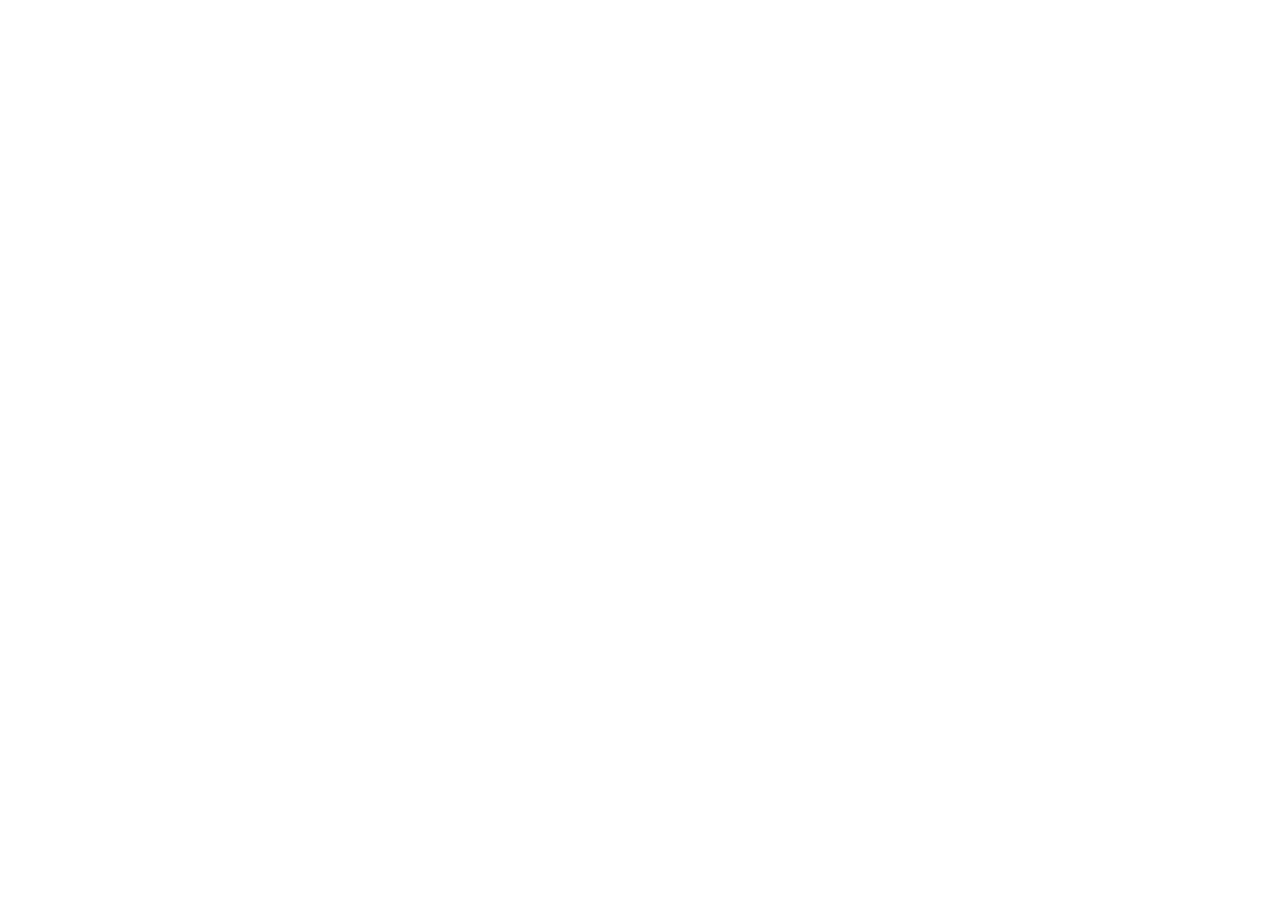
==== index.html @ 6f15c031 "Add files via upload" ====
<!doctype html>
<html lang="pt-BR">
  <head>
    <meta charset="UTF-8" />
    <meta name="viewport" content="width=device-width, initial-scale=1.0" />
    <title>+500 Arquivos STL Católicos — Mega Pack para Impressão 3D</title>
    <meta name="description" content="Mais de 500 arquivos STL católicos testados e otimizados para impressão 3D. Comece a vender hoje mesmo com margem de lucro alta." />
    <meta property="og:title" content="+500 Arquivos STL Católicos — Mega Pack para Impressão 3D" />
    <meta property="og:description" content="Mais de 500 arquivos STL católicos testados e otimizados para impressão 3D. Comece a vender hoje mesmo com margem de lucro alta." />
    <meta property="og:type" content="website" />
    <meta name="twitter:card" content="summary_large_image" />
    <link rel="dns-prefetch" href="https://ggcheckout.app" />
    <link rel="preconnect" href="https://ggcheckout.app" />
    <link rel="dns-prefetch" href="https://connect.facebook.net" />
    <link rel="preconnect" href="https://connect.facebook.net" />
    <link rel="preconnect" href="https://fonts.googleapis.com" />
    <link rel="preconnect" href="https://fonts.gstatic.com" crossorigin />
    <link rel="preload" as="image" href="/images/vsl-poster.webp" type="image/webp" fetchpriority="high" />
    <link href="https://fonts.googleapis.com/css2?family=Cinzel:wght@500;600;700;800;900&family=Plus+Jakarta+Sans:wght@400;500;600;700;800&family=Poppins:wght@500;600;700;800&display=swap" rel="stylesheet" />

    <!-- Meta Pixel Code -->
    <script>
      !function(f,b,e,v,n,t,s)
      {if(f.fbq)return;n=f.fbq=function(){n.callMethod?
      n.callMethod.apply(n,arguments):n.queue.push(arguments)};
      if(!f._fbq)f._fbq=n;n.push=n;n.loaded=!0;n.version='2.0';
      n.queue=[];t=b.createElement(e);t.async=!0;
      t.src=v;s=b.getElementsByTagName(e)[0];
      s.parentNode.insertBefore(t,s)}(window, document,'script',
      'https://connect.facebook.net/en_US/fbevents.js');
      fbq('init', '1382602680621853');
      fbq('track', 'PageView');
    </script>
    <!-- End Meta Pixel Code -->
  </head>
  <body class="bg-[#080707] text-[#faf1e2] antialiased selection:bg-[#e6b55a]/30 selection:text-white">
    <noscript>
      <img height="1" width="1" style="display:none"
        src="https://www.facebook.com/tr?id=1382602680621853&ev=PageView&noscript=1"
        alt=""
      />
    </noscript>
    <div id="root"></div>
    <script type="module" src="/src/main.tsx"></script>
  </body>
</html>
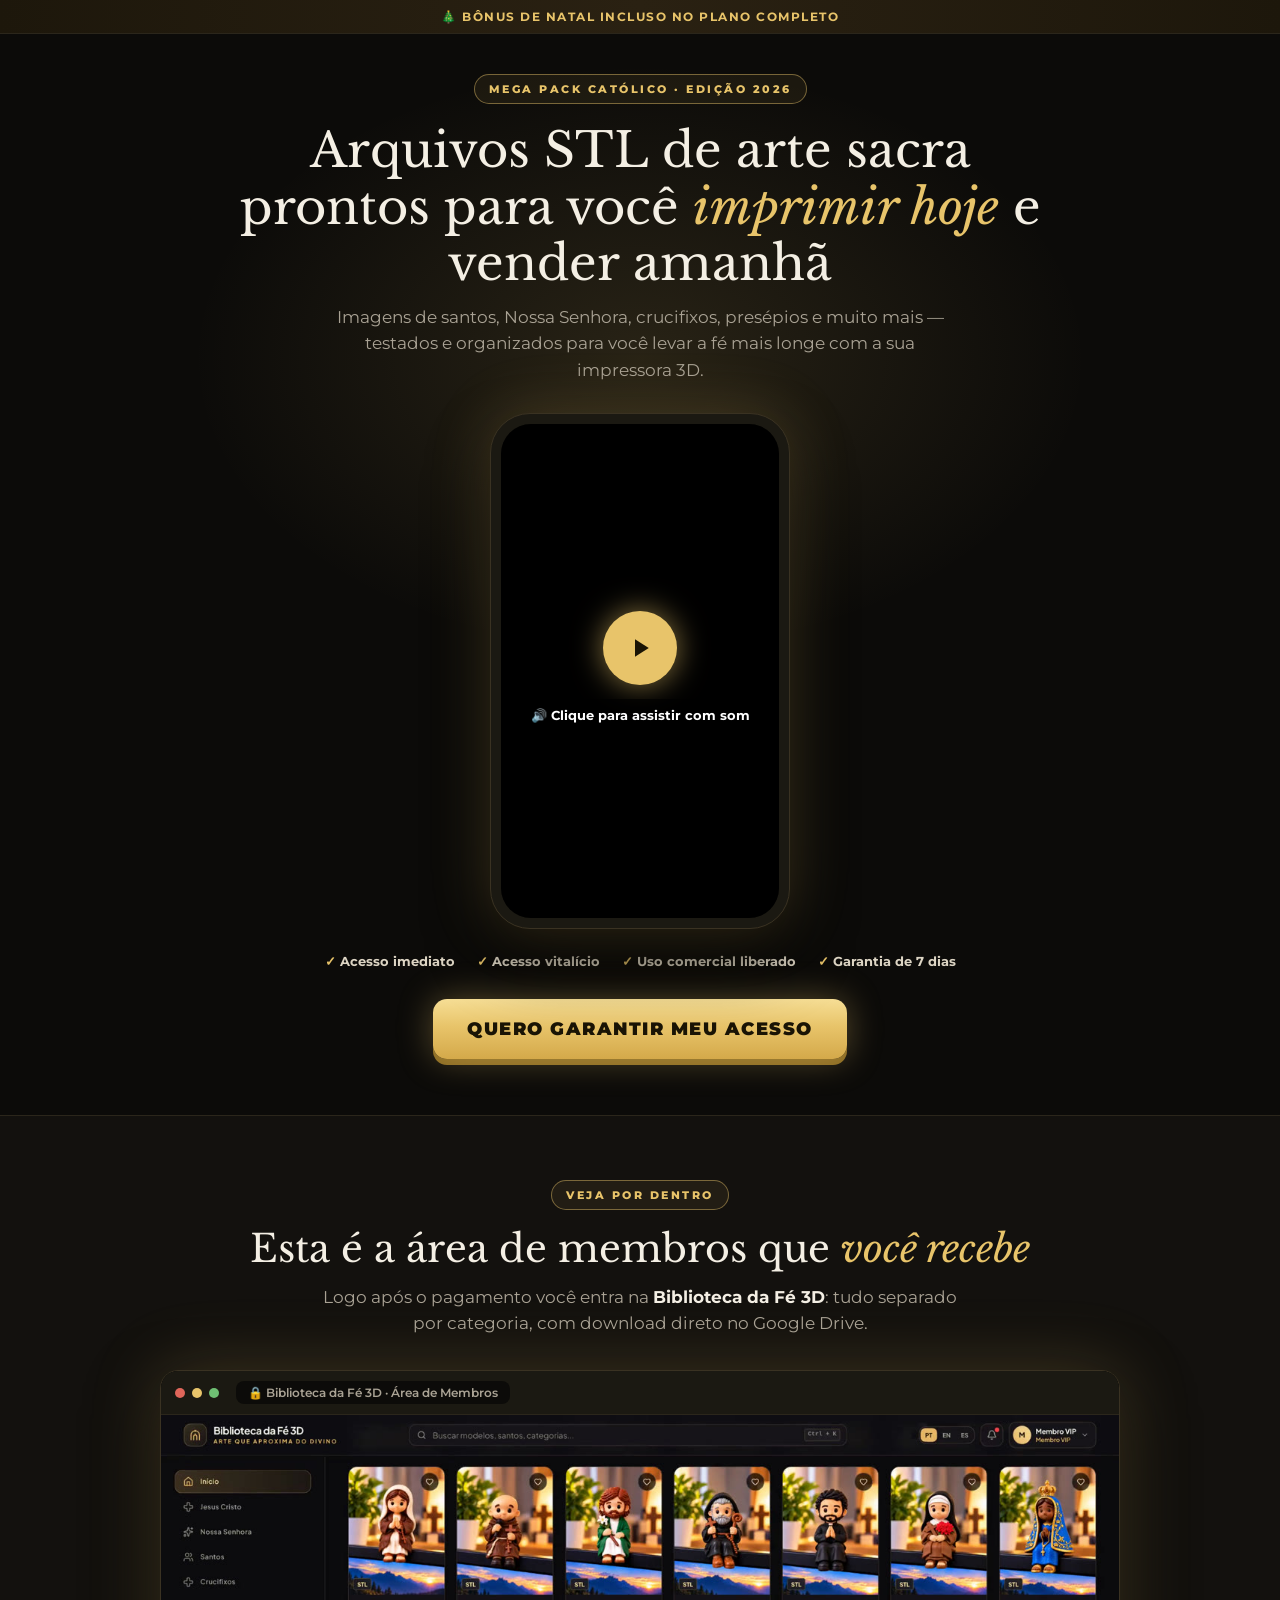
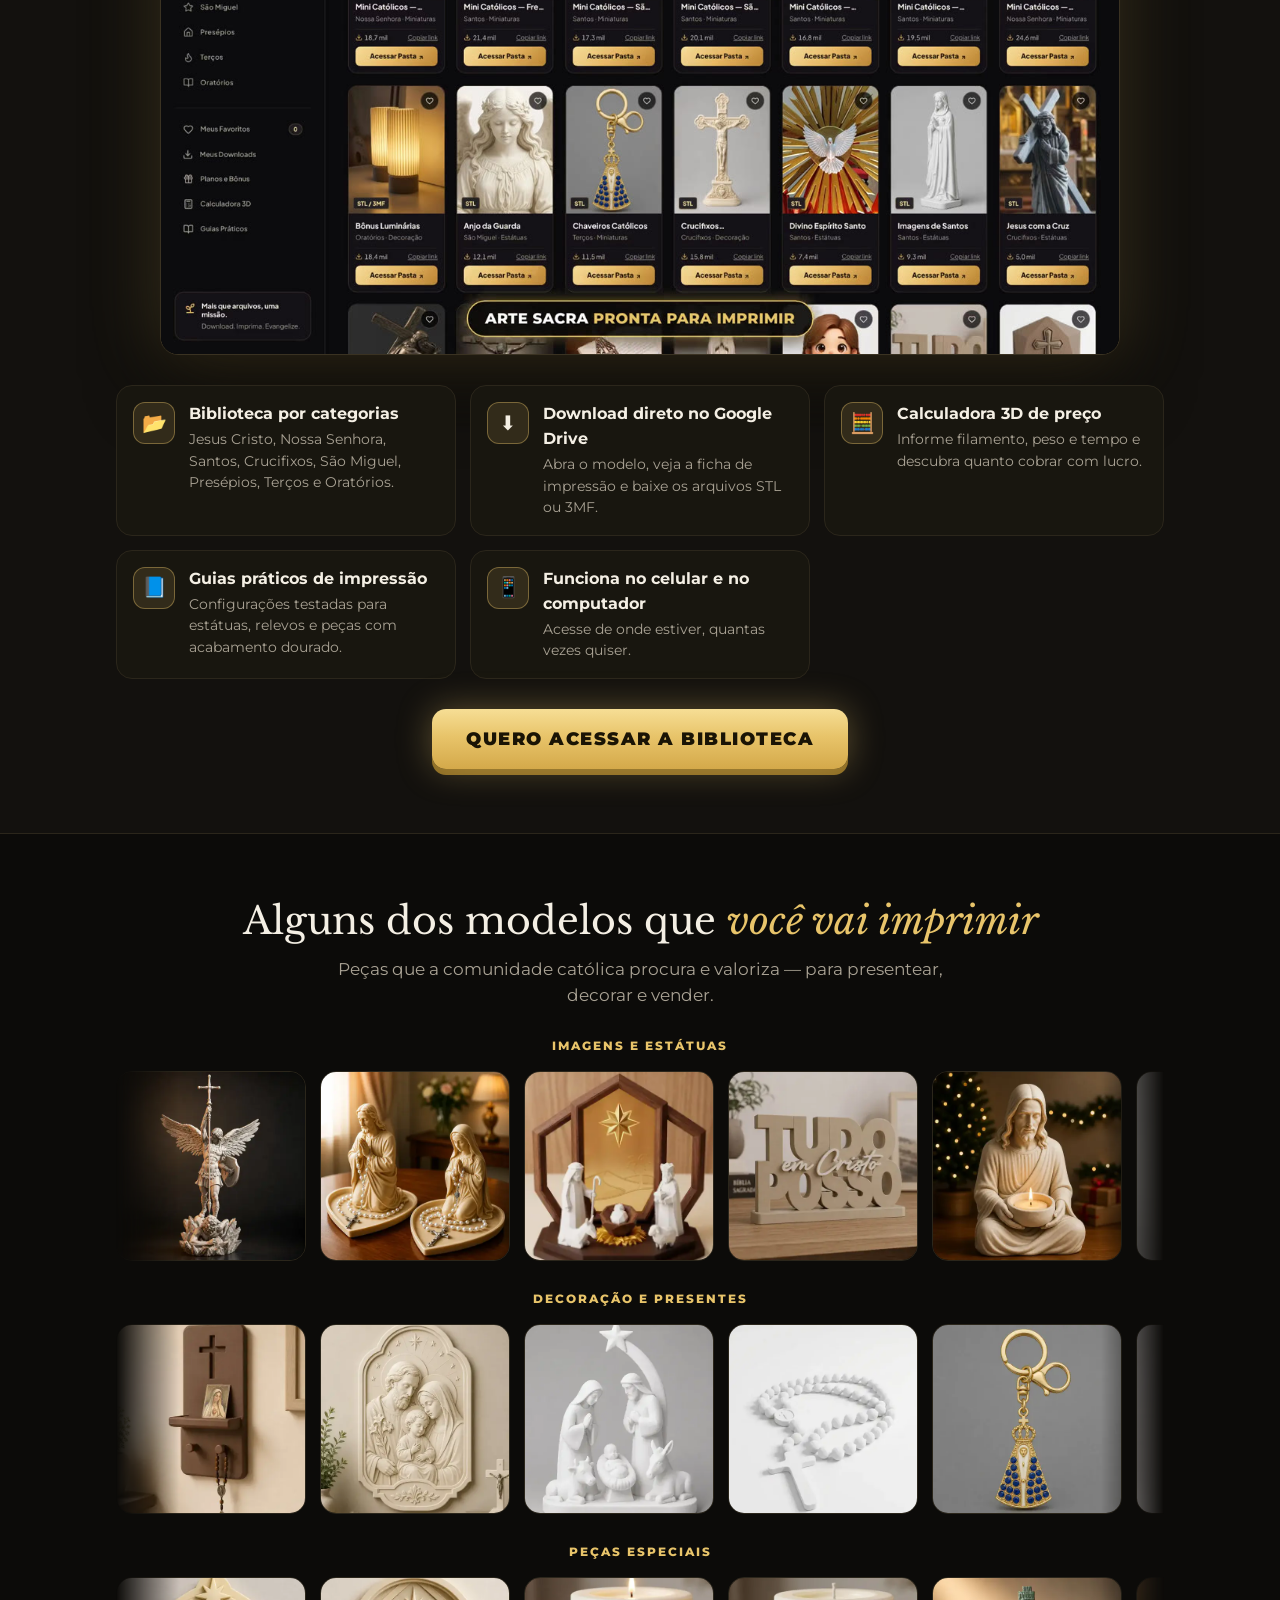
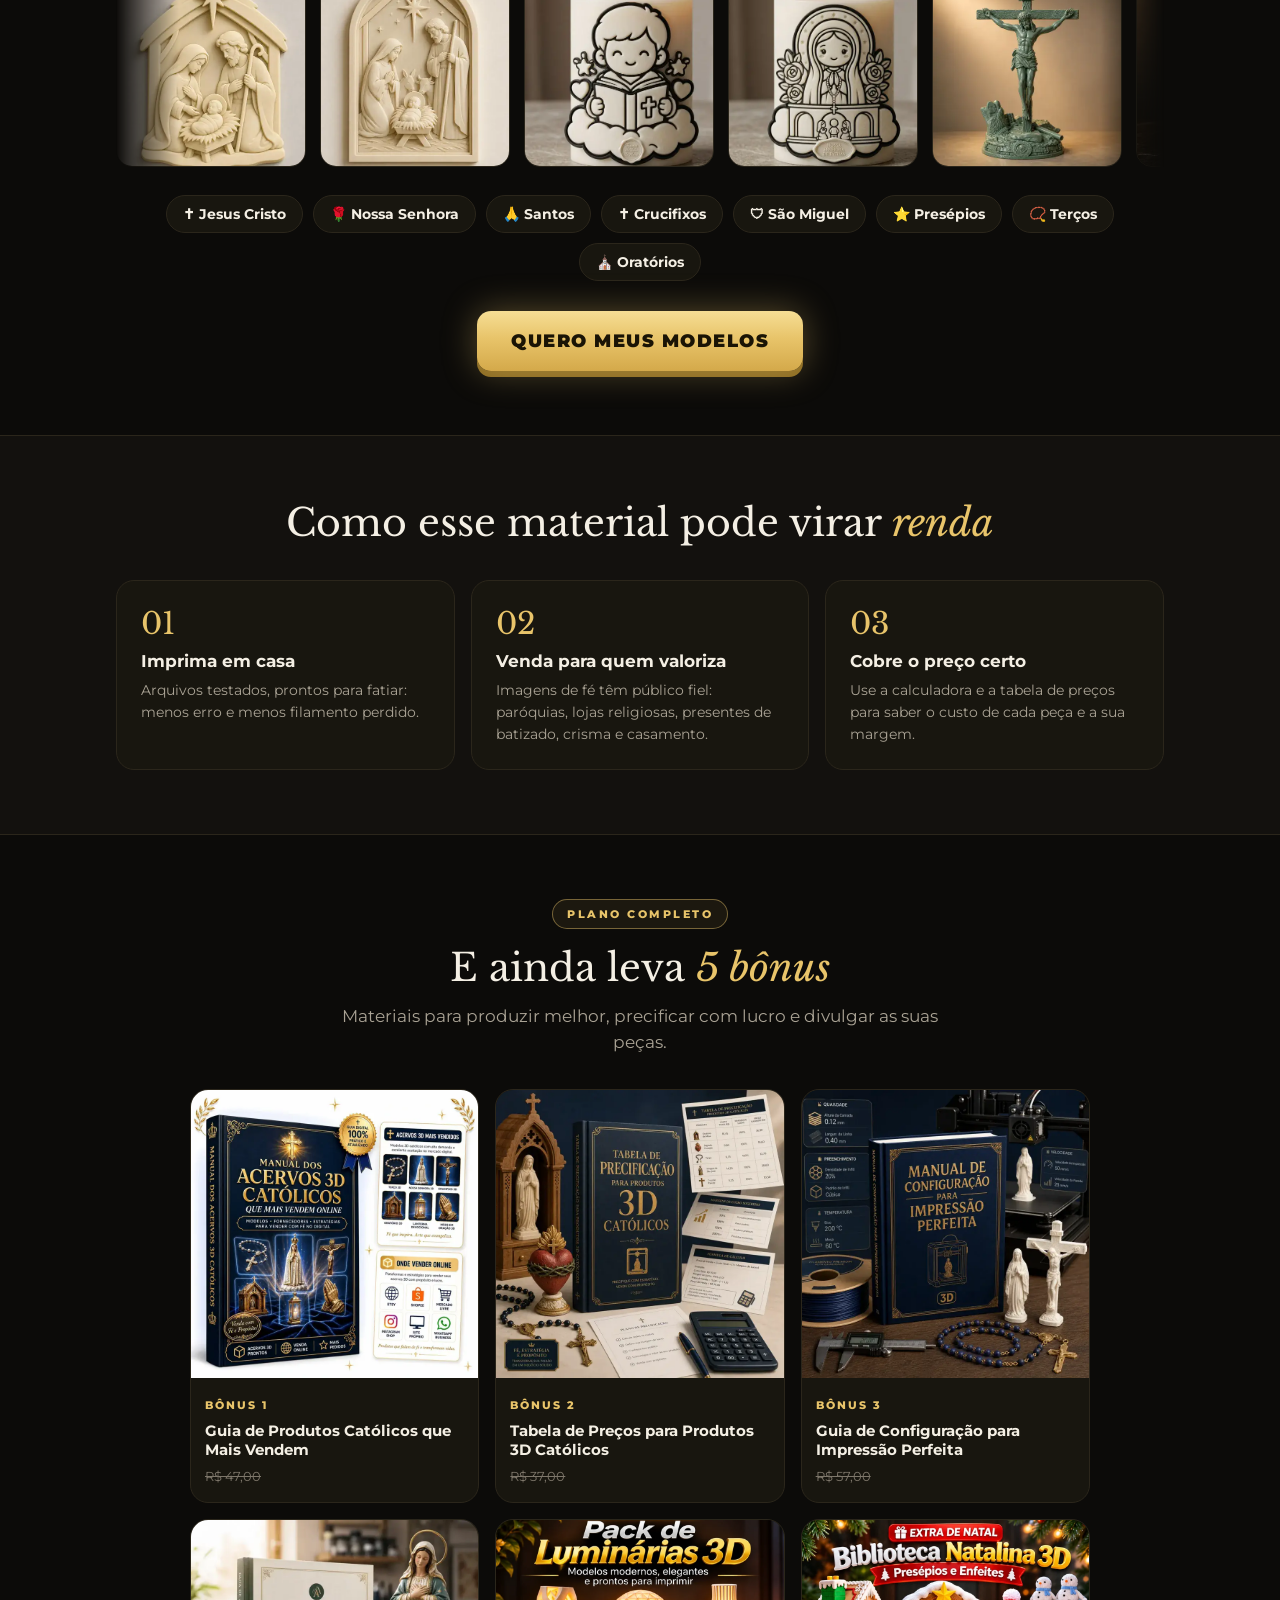
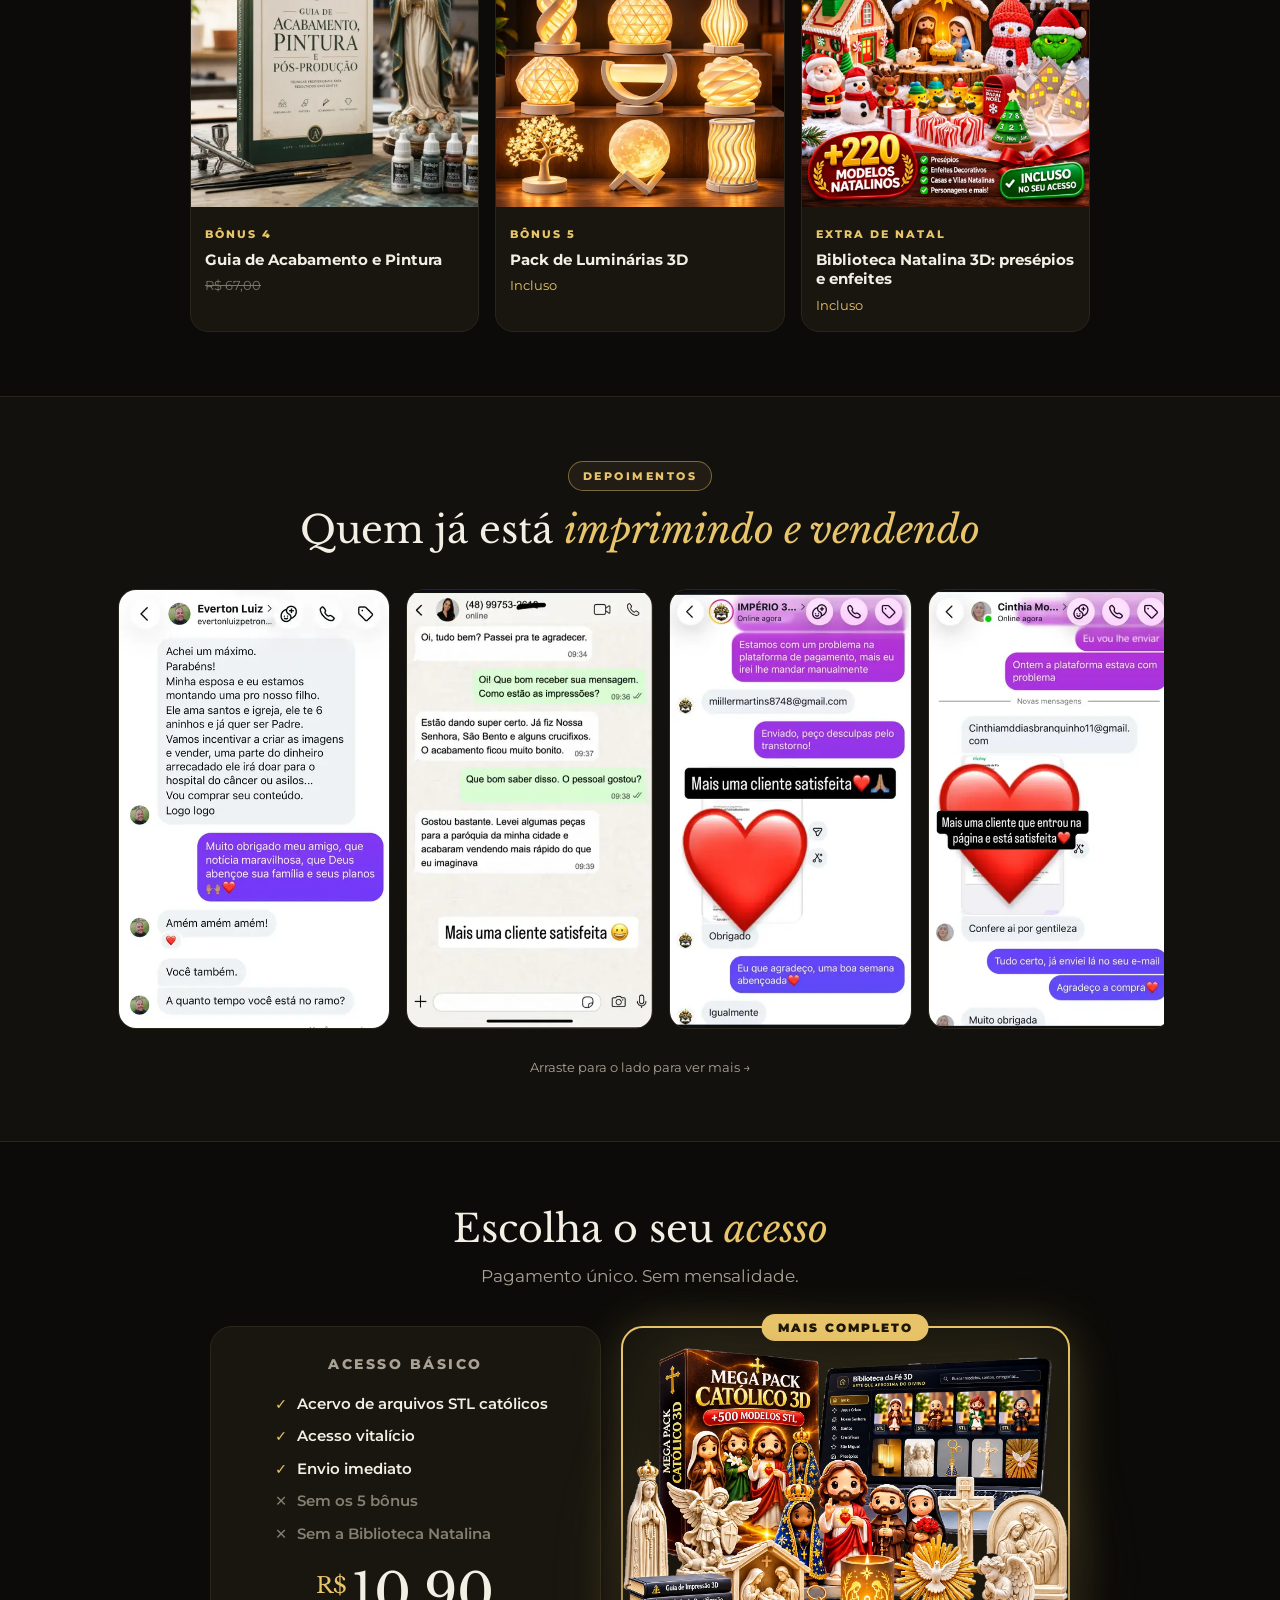
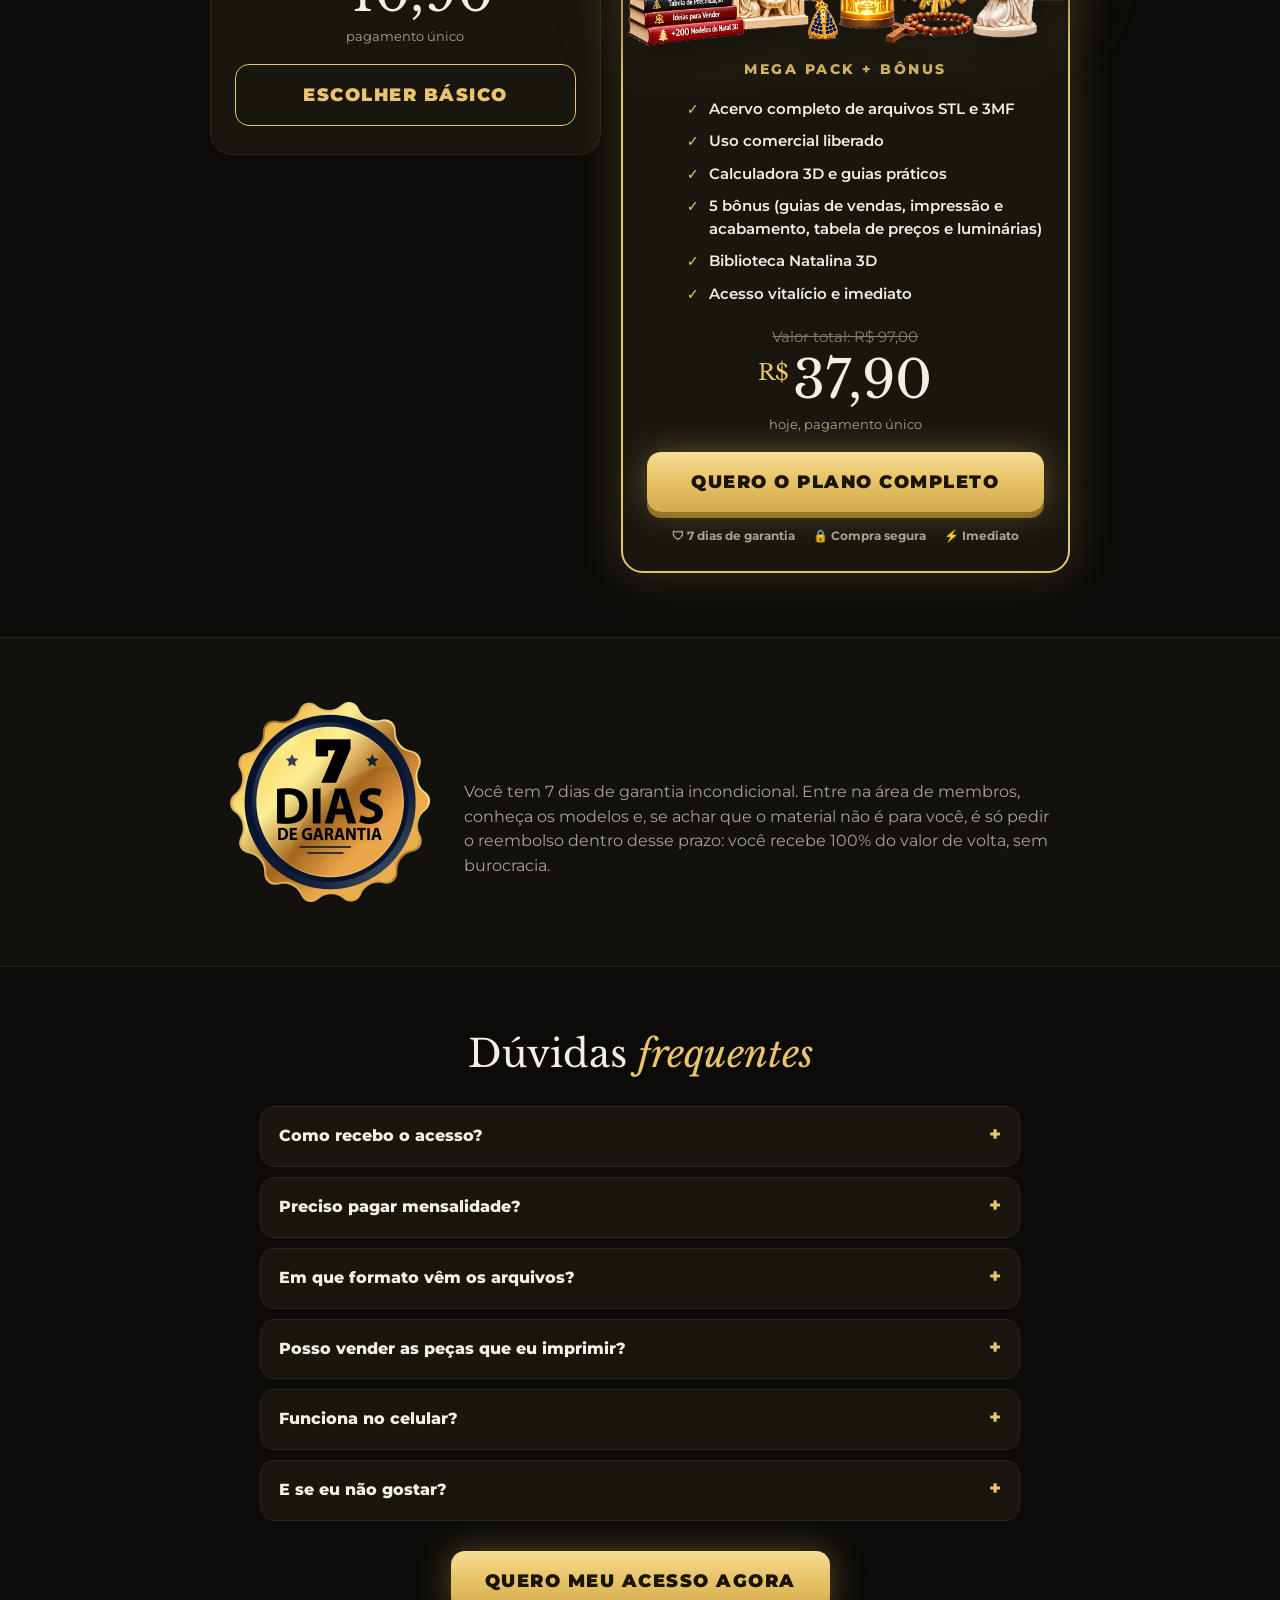
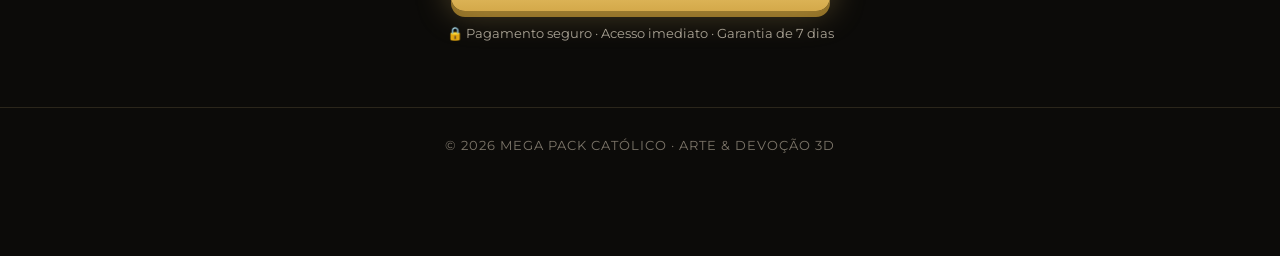
==== commit 94c877f9: "Add files via upload" ====
--- a/index.html
+++ b/index.html
@@ -1,47 +1,318 @@
 <!doctype html>
 <html lang="pt-BR">
-  <head>
-    <meta charset="UTF-8" />
-    <meta name="viewport" content="width=device-width, initial-scale=1.0" />
-    <title>+500 Arquivos STL Católicos — Mega Pack para Impressão 3D</title>
-    <meta name="description" content="Mais de 500 arquivos STL católicos testados e otimizados para impressão 3D. Comece a vender hoje mesmo com margem de lucro alta." />
-    <meta property="og:title" content="+500 Arquivos STL Católicos — Mega Pack para Impressão 3D" />
-    <meta property="og:description" content="Mais de 500 arquivos STL católicos testados e otimizados para impressão 3D. Comece a vender hoje mesmo com margem de lucro alta." />
-    <meta property="og:type" content="website" />
-    <meta name="twitter:card" content="summary_large_image" />
-    <link rel="dns-prefetch" href="https://ggcheckout.app" />
-    <link rel="preconnect" href="https://ggcheckout.app" />
-    <link rel="dns-prefetch" href="https://connect.facebook.net" />
-    <link rel="preconnect" href="https://connect.facebook.net" />
-    <link rel="preconnect" href="https://fonts.googleapis.com" />
-    <link rel="preconnect" href="https://fonts.gstatic.com" crossorigin />
-    <link rel="preload" as="image" href="/images/vsl-poster.webp" type="image/webp" fetchpriority="high" />
-    <link href="https://fonts.googleapis.com/css2?family=Cinzel:wght@500;600;700;800;900&family=Plus+Jakarta+Sans:wght@400;500;600;700;800&family=Poppins:wght@500;600;700;800&display=swap" rel="stylesheet" />
-
-    <!-- Meta Pixel Code -->
-    <script>
-      !function(f,b,e,v,n,t,s)
-      {if(f.fbq)return;n=f.fbq=function(){n.callMethod?
-      n.callMethod.apply(n,arguments):n.queue.push(arguments)};
-      if(!f._fbq)f._fbq=n;n.push=n;n.loaded=!0;n.version='2.0';
-      n.queue=[];t=b.createElement(e);t.async=!0;
-      t.src=v;s=b.getElementsByTagName(e)[0];
-      s.parentNode.insertBefore(t,s)}(window, document,'script',
-      'https://connect.facebook.net/en_US/fbevents.js');
-      fbq('init', '1382602680621853');
-      fbq('track', 'PageView');
-    </script>
-    <!-- End Meta Pixel Code -->
-  </head>
-  <body class="bg-[#080707] text-[#faf1e2] antialiased selection:bg-[#e6b55a]/30 selection:text-white">
-    <noscript>
-      <img height="1" width="1" style="display:none"
-        src="https://www.facebook.com/tr?id=1382602680621853&ev=PageView&noscript=1"
-        alt=""
-      />
-    </noscript>
-    <div id="root"></div>
-    <script type="module" src="/src/main.tsx"></script>
-  </body>
+<head>
+<meta charset="utf-8">
+<meta name="viewport" content="width=device-width,initial-scale=1">
+<title>Mega Pack Católico — Arquivos STL de Arte Sacra para Impressão 3D</title>
+<meta name="description" content="Arquivos STL e 3MF de arte sacra prontos para imprimir e vender. Acesso vitalício e imediato à Biblioteca da Fé 3D, com calculadora de preço, guias e bônus.">
+<meta property="og:title" content="Mega Pack Católico — Arte sacra em 3D pronta para imprimir">
+<meta property="og:image" content="images/guia1.webp">
+<link rel="preconnect" href="https://fonts.googleapis.com">
+<link href="https://fonts.googleapis.com/css2?family=Libre+Baskerville:ital,wght@0,400;0,700;1,400&family=Montserrat:wght@500;600;700;800;900&display=swap" rel="stylesheet">
+<style>
+:root{--g:#e8c46a;--g2:#d4a94a;--bg:#0c0b09;--bg2:#13110e;--card:#18160f;--line:#2b261b;--mut:#a9a294;--tx:#f4efe4}
+*{margin:0;box-sizing:border-box}html{scroll-behavior:smooth}
+body{background:var(--bg);color:var(--tx);font-family:Montserrat,system-ui,sans-serif;line-height:1.55;overflow-x:hidden}
+img{display:block;max-width:100%}a{color:inherit;text-decoration:none}
+.w{max-width:1080px;margin:0 auto;padding:0 16px}
+.serif{font-family:'Libre Baskerville',Georgia,serif;font-weight:400}
+.gold{color:var(--g)}
+.top{background:linear-gradient(90deg,#1d170b,#2a2112,#1d170b);border-bottom:1px solid var(--line);text-align:center;font:700 12px Montserrat;letter-spacing:1.5px;color:var(--g);padding:9px 12px}
+.tag{display:inline-block;border:1px solid rgba(232,196,106,.45);background:rgba(232,196,106,.07);color:var(--g);font:800 11px Montserrat;letter-spacing:2.5px;padding:7px 14px;border-radius:999px;text-transform:uppercase}
+h1{font-size:clamp(28px,5.6vw,48px);line-height:1.18;margin:18px auto 0;max-width:860px}
+h1 i,h2 i{color:var(--g)}
+h2{font-size:clamp(25px,4.4vw,38px);line-height:1.2;text-align:center}
+.lead{color:var(--mut);text-align:center;max-width:640px;margin:12px auto 0;font-size:clamp(15px,2.1vw,17px)}
+section{padding:64px 0}
+.alt{background:var(--bg2);border-top:1px solid var(--line);border-bottom:1px solid var(--line)}
+.btn{display:inline-flex;align-items:center;justify-content:center;gap:10px;background:linear-gradient(180deg,#f6de95,var(--g) 45%,var(--g2));color:#1a1405;font:900 clamp(15px,2.4vw,18px) Montserrat;letter-spacing:1.5px;text-transform:uppercase;padding:19px 34px;border-radius:14px;box-shadow:0 0 34px rgba(232,196,106,.35),0 6px 0 #8a6a22;transition:transform .15s;text-align:center}
+.btn:hover{transform:translateY(-2px)}
+.btn.ghost{background:transparent;color:var(--g);border:1.5px solid var(--g);box-shadow:none}
+.cta{text-align:center;margin-top:30px}
+.cta small{display:block;color:var(--mut);font-size:13px;margin-top:12px}
+/* hero */
+.hero{text-align:center;padding:40px 0 56px;background:radial-gradient(640px 420px at 50% 30%,rgba(232,196,106,.13),transparent 70%)}
+.phone{position:relative;width:min(300px,78vw);margin:30px auto 0;border-radius:40px;padding:10px;background:#1b1912;border:1.5px solid #3a3222;box-shadow:0 0 60px rgba(232,196,106,.22),0 30px 60px rgba(0,0,0,.7)}
+.phone video{width:100%;aspect-ratio:9/16;object-fit:cover;border-radius:30px;background:#000;display:block}
+.play{position:absolute;inset:10px;border-radius:30px;display:flex;flex-direction:column;align-items:center;justify-content:center;gap:14px;background:rgba(0,0,0,.25);cursor:pointer;border:0;color:#fff;font:700 13px Montserrat}
+.play b{width:74px;height:74px;border-radius:50%;background:var(--g);display:grid;place-items:center;box-shadow:0 0 30px rgba(232,196,106,.6)}
+.play span{background:rgba(0,0,0,.7);padding:8px 14px;border-radius:999px}
+.play.off{display:none}
+.checks{display:flex;flex-wrap:wrap;justify-content:center;gap:10px 22px;margin-top:24px;font:700 13px Montserrat;color:#ddd5c4}
+.checks span:before{content:"✓ ";color:var(--g);font-weight:900}
+/* inside */
+.screen{max-width:960px;margin:34px auto 0;border-radius:18px;overflow:hidden;border:1.5px solid #3a3222;background:#000;box-shadow:0 0 70px rgba(232,196,106,.22),0 30px 70px rgba(0,0,0,.7)}
+.screen video{display:block;width:100%;aspect-ratio:16/9;object-fit:cover;background:#000}
+.sbar{display:flex;align-items:center;gap:7px;padding:10px 14px;background:#1b1912;border-bottom:1px solid #2b261b}
+.sbar i{width:10px;height:10px;border-radius:50%;background:#4a4232}.sbar i:first-child{background:#e0665a}.sbar i:nth-child(2){background:#e8c46a}.sbar i:nth-child(3){background:#6fbf73}
+.sbar span{margin-left:10px;font:600 12px Montserrat;color:#a9a294;background:#0c0b09;border-radius:8px;padding:4px 12px}
+.inside{margin-top:30px}
+.inside .phone{margin:0}
+.feat{display:grid;grid-template-columns:repeat(auto-fit,minmax(280px,1fr));gap:14px}
+.feat div{display:flex;gap:14px;align-items:flex-start;background:var(--card);border:1px solid var(--line);border-radius:16px;padding:16px}
+.feat i{flex:none;width:42px;height:42px;border-radius:12px;background:rgba(232,196,106,.12);border:1px solid rgba(232,196,106,.4);display:grid;place-items:center;font-style:normal;font-size:20px}
+.feat b{display:block;font-size:16px}.feat p{color:var(--mut);font-size:14px;margin-top:2px}
+/* marquee */
+.mq{overflow:hidden;margin-top:18px;-webkit-mask-image:linear-gradient(90deg,transparent,#000 6%,#000 94%,transparent)}
+.mq .tr{display:flex;gap:14px;width:max-content;animation:mq 45s linear infinite}
+.mq.r .tr{animation-direction:reverse}
+.mq img{width:190px;height:190px;object-fit:cover;border-radius:16px;border:1px solid var(--line)}
+@keyframes mq{to{transform:translateX(-50%)}}
+.mqlab{font:800 12px Montserrat;letter-spacing:2px;color:var(--g);margin-top:30px;text-align:center;text-transform:uppercase}
+.chips{display:flex;flex-wrap:wrap;justify-content:center;gap:10px;margin-top:28px}
+.chips span{border:1px solid var(--line);background:var(--card);border-radius:999px;padding:9px 16px;font:700 14px Montserrat}
+/* steps */
+.grid3{display:grid;grid-template-columns:repeat(3,1fr);gap:16px;margin-top:34px}
+.st{background:var(--card);border:1px solid var(--line);border-radius:18px;padding:24px}
+.st .n{font:400 30px 'Libre Baskerville';color:var(--g)}
+.st b{display:block;font-size:17px;margin-top:6px}.st p{color:var(--mut);font-size:14px;margin-top:6px}
+/* bonus */
+.bon{display:grid;grid-template-columns:repeat(3,1fr);max-width:900px;margin-left:auto;margin-right:auto;gap:16px;margin-top:34px}
+.bc{background:var(--card);border:1px solid var(--line);border-radius:18px;overflow:hidden;display:flex;flex-direction:column}
+.bc img{aspect-ratio:1;object-fit:cover;width:100%}
+.bc .ph{aspect-ratio:1;display:grid;place-items:center;font-size:56px;background:radial-gradient(circle,rgba(232,196,106,.18),transparent 70%)}
+.bc div.t{padding:14px 14px 16px}
+.bc small{font:800 11px Montserrat;letter-spacing:2px;color:var(--g)}
+.bc b{display:block;font-size:15px;line-height:1.3;margin-top:4px}
+.bc s{display:block;color:#7d766a;font-size:13px;margin-top:6px}
+/* deps */
+.deps{display:flex;gap:16px;overflow-x:auto;scroll-snap-type:x mandatory;padding:6px 2px 16px;margin-top:30px}
+.deps img{flex:none;height:440px;width:auto;border-radius:18px;border:1px solid var(--line);scroll-snap-align:center}
+/* plans */
+.plans{display:grid;grid-template-columns:1fr 1.15fr;gap:20px;max-width:860px;margin:36px auto 0;align-items:start}
+.pl{background:var(--card);border:1px solid var(--line);border-radius:22px;padding:28px 24px;text-align:center}
+.pl.best{border:2px solid var(--g);box-shadow:0 0 50px rgba(232,196,106,.2);position:relative}
+.pl .rib{position:absolute;top:-14px;left:50%;transform:translateX(-50%);background:var(--g);color:#1a1405;font:900 12px Montserrat;letter-spacing:2px;padding:6px 16px;border-radius:999px;white-space:nowrap}
+.pl h3{font:800 14px Montserrat;letter-spacing:2.5px;color:var(--mut)}
+.pl.best h3{color:var(--g)}
+.offimg{width:112%;height:auto;max-width:none;margin:-8px -6% 14px;filter:drop-shadow(0 18px 22px rgba(0,0,0,.6)) drop-shadow(0 0 30px rgba(232,196,106,.18))}
+.pl ul{list-style:none;text-align:left;margin:20px 0;display:grid;gap:10px}
+.pl li{display:flex;gap:10px;font-size:14.5px;font-weight:600}
+.pl li:before{content:"✓";color:var(--g);font-weight:900}
+.pl li.no{color:#857e71}.pl li.no:before{content:"✕";color:#857e71}
+.pl .old{color:#857e71;text-decoration:line-through;font-size:15px}
+.pl .pr{font:400 52px/1.1 'Libre Baskerville';color:var(--tx);margin:4px 0}
+.pl .pr small{font-size:22px;color:var(--g);vertical-align:18px;margin-right:4px}
+.pl .one{color:var(--mut);font-size:13px;margin-bottom:18px}
+.pl .btn{width:100%}
+.seals{display:flex;justify-content:center;gap:18px;margin-top:16px;font:700 12px Montserrat;color:var(--mut)}
+/* garantia */
+.gar{display:grid;grid-template-columns:200px 1fr;gap:34px;align-items:center;max-width:820px;margin:0 auto}
+.gar img{width:200px}
+.gar p{color:var(--mut);margin-top:10px}
+/* faq */
+.faq{max-width:760px;margin:30px auto 0;display:grid;gap:10px}
+details{background:var(--card);border:1px solid var(--line);border-radius:14px;padding:17px 18px}
+summary{font-weight:800;cursor:pointer;list-style:none;display:flex;justify-content:space-between;gap:10px}
+summary::-webkit-details-marker{display:none}
+summary:after{content:"+";color:var(--g);font-size:20px;line-height:1}
+details[open] summary:after{content:"–"}
+details p{color:var(--mut);margin-top:10px;font-size:15px}
+footer{border-top:1px solid var(--line);padding:28px 0 100px;text-align:center;color:#7d766a;font-size:12.5px;letter-spacing:1px}
+.bar{position:fixed;left:0;right:0;bottom:0;padding:10px 14px;background:rgba(12,11,9,.96);border-top:1px solid var(--line);z-index:20;display:none;transform:translateY(100%);transition:transform .3s}
+.bar.on{transform:none}
+.bar .btn{width:100%;padding:15px;font-size:15px}
+/* modal */
+.mo{position:fixed;inset:0;background:rgba(0,0,0,.78);display:none;align-items:center;justify-content:center;padding:16px;z-index:30}
+.mo.on{display:flex}
+.mo .box{background:var(--card);border:2px solid var(--g);border-radius:22px;max-width:420px;width:100%;padding:28px 22px;text-align:center;position:relative}
+.mo .x{position:absolute;right:12px;top:10px;background:none;border:0;color:var(--mut);font-size:26px;cursor:pointer}
+.mo h3{font:400 24px/1.3 'Libre Baskerville'}
+.mo p{color:var(--mut);margin-top:10px;font-size:15px}
+.mo .pr{font:400 40px 'Libre Baskerville';color:var(--g);margin:6px 0 18px}
+.mo .btn{width:100%}
+.mo .skip{display:block;margin-top:14px;color:#8b8476;font-size:13px;text-decoration:underline}
+.reveal{opacity:0;transform:translateY(18px);transition:opacity .6s,transform .6s}
+.reveal.in{opacity:1;transform:none}
+@media(max-width:820px){
+  .screen{border-radius:12px}.sbar span{font-size:10.5px}
+  .grid3{grid-template-columns:1fr}.bon{grid-template-columns:repeat(2,1fr)}
+  .plans{grid-template-columns:1fr}.pl.best{order:-1}
+  .gar{grid-template-columns:1fr;text-align:center}.gar img{margin:0 auto;width:160px}
+  .bar{display:block}.mq img{width:150px;height:150px}.deps img{height:380px}
+  section{padding:52px 0}
+}
+@media (prefers-reduced-motion:reduce){.mq .tr{animation:none}.reveal{opacity:1;transform:none}}
+</style>
+<script async src="https://trackeamento-vip.vercel.app/t.js" data-pixels="1368569075303614"></script>
+</head>
+<body>
+
+<div class="top">🎄 BÔNUS DE NATAL INCLUSO NO PLANO COMPLETO</div>
+
+<header class="hero"><div class="w">
+  <span class="tag">Mega Pack Católico · Edição 2026</span>
+  <h1 class="serif">Arquivos STL de arte sacra prontos para você <i>imprimir hoje</i> e vender amanhã</h1>
+  <p class="lead">Imagens de santos, Nossa Senhora, crucifixos, presépios e muito mais — testados e organizados para você levar a fé mais longe com a sua impressora 3D.</p>
+  <div class="phone" id="vsl">
+    <video id="vslv" src="https://i.imgur.com/Uuzo5iP.mp4#t=0.1" playsinline preload="metadata"></video>
+    <button class="play" id="vslp" aria-label="Assistir com som"><b><svg width="30" height="30" viewBox="0 0 24 24"><path d="M8 5v14l11-7z" fill="#1a1405"/></svg></b><span>🔊 Clique para assistir com som</span></button>
+  </div>
+  <div class="checks"><span>Acesso imediato</span><span>Acesso vitalício</span><span>Uso comercial liberado</span><span>Garantia de 7 dias</span></div>
+  <div class="cta"><a class="btn" href="#planos">Quero garantir meu acesso</a></div>
+</div></header>
+
+<section class="alt"><div class="w">
+  <span class="tag" style="display:table;margin:0 auto">Veja por dentro</span>
+  <h2 class="serif" style="margin-top:16px">Esta é a área de membros que <i>você recebe</i></h2>
+  <p class="lead">Logo após o pagamento você entra na <b style="color:var(--tx)">Biblioteca da Fé 3D</b>: tudo separado por categoria, com download direto no Google Drive.</p>
+  <div class="screen"><div class="sbar"><i></i><i></i><i></i><span>🔒 Biblioteca da Fé 3D · Área de Membros</span></div><video src="video/area-de-membros-horizontal.mp4" poster="video/area-poster-h.jpg" autoplay muted loop playsinline preload="metadata"></video></div>
+  <div class="inside">
+    <div class="feat">
+      <div><i>📂</i><span><b>Biblioteca por categorias</b><p>Jesus Cristo, Nossa Senhora, Santos, Crucifixos, São Miguel, Presépios, Terços e Oratórios.</p></span></div>
+      <div><i>⬇️</i><span><b>Download direto no Google Drive</b><p>Abra o modelo, veja a ficha de impressão e baixe os arquivos STL ou 3MF.</p></span></div>
+      <div><i>🧮</i><span><b>Calculadora 3D de preço</b><p>Informe filamento, peso e tempo e descubra quanto cobrar com lucro.</p></span></div>
+      <div><i>📘</i><span><b>Guias práticos de impressão</b><p>Configurações testadas para estátuas, relevos e peças com acabamento dourado.</p></span></div>
+      <div><i>📱</i><span><b>Funciona no celular e no computador</b><p>Acesse de onde estiver, quantas vezes quiser.</p></span></div>
+    </div>
+  </div>
+  <div class="cta"><a class="btn" href="#planos">Quero acessar a biblioteca</a></div>
+</div></section>
+
+<section><div class="w">
+  <h2 class="serif">Alguns dos modelos que <i>você vai imprimir</i></h2>
+  <p class="lead">Peças que a comunidade católica procura e valoriza — para presentear, decorar e vender.</p>
+  <div class="mqlab">Imagens e estátuas</div>
+  <div class="mq"><div class="tr" id="mq1"></div></div>
+  <div class="mqlab">Decoração e presentes</div>
+  <div class="mq r"><div class="tr" id="mq2"></div></div>
+  <div class="mqlab">Peças especiais</div>
+  <div class="mq"><div class="tr" id="mq3"></div></div>
+  <div class="chips"><span>✝ Jesus Cristo</span><span>🌹 Nossa Senhora</span><span>🙏 Santos</span><span>✝ Crucifixos</span><span>🛡 São Miguel</span><span>⭐ Presépios</span><span>📿 Terços</span><span>⛪ Oratórios</span></div>
+  <div class="cta"><a class="btn" href="#planos">Quero meus modelos</a></div>
+</div></section>
+
+<section class="alt"><div class="w">
+  <h2 class="serif">Como esse material pode virar <i>renda</i></h2>
+  <div class="grid3">
+    <div class="st"><div class="n">01</div><b>Imprima em casa</b><p>Arquivos testados, prontos para fatiar: menos erro e menos filamento perdido.</p></div>
+    <div class="st"><div class="n">02</div><b>Venda para quem valoriza</b><p>Imagens de fé têm público fiel: paróquias, lojas religiosas, presentes de batizado, crisma e casamento.</p></div>
+    <div class="st"><div class="n">03</div><b>Cobre o preço certo</b><p>Use a calculadora e a tabela de preços para saber o custo de cada peça e a sua margem.</p></div>
+  </div>
+</div></section>
+
+<section><div class="w">
+  <span class="tag" style="display:table;margin:0 auto">Plano completo</span>
+  <h2 class="serif" style="margin-top:16px">E ainda leva <i>5 bônus</i></h2>
+  <p class="lead">Materiais para produzir melhor, precificar com lucro e divulgar as suas peças.</p>
+  <div class="bon">
+    <div class="bc"><img src="images/guia1.webp" alt="Guia de Produtos Católicos que Mais Vendem" loading="lazy"><div class="t"><small>BÔNUS 1</small><b>Guia de Produtos Católicos que Mais Vendem</b><s>R$ 47,00</s></div></div>
+    <div class="bc"><img src="images/guia2.webp" alt="Tabela de Preços para Produtos 3D Católicos" loading="lazy"><div class="t"><small>BÔNUS 2</small><b>Tabela de Preços para Produtos 3D Católicos</b><s>R$ 37,00</s></div></div>
+    <div class="bc"><img src="images/guia3.webp" alt="Guia de Configuração para Impressão" loading="lazy"><div class="t"><small>BÔNUS 3</small><b>Guia de Configuração para Impressão Perfeita</b><s>R$ 57,00</s></div></div>
+    <div class="bc"><img src="images/guia4.webp" alt="Guia de Acabamento e Pintura" loading="lazy"><div class="t"><small>BÔNUS 4</small><b>Guia de Acabamento e Pintura</b><s>R$ 67,00</s></div></div>
+    <div class="bc"><img src="images/bonus-luminarias.webp" alt="Pack de Luminárias 3D" loading="lazy"><div class="t"><small>BÔNUS 5</small><b>Pack de Luminárias 3D</b><s style="text-decoration:none;color:var(--g)">Incluso</s></div></div>
+    <div class="bc"><img src="images/bonus-natal.webp" alt="Biblioteca Natalina 3D: presépios e enfeites" loading="lazy"><div class="t"><small>EXTRA DE NATAL</small><b>Biblioteca Natalina 3D: presépios e enfeites</b><s style="text-decoration:none;color:var(--g)">Incluso</s></div></div>
+  </div>
+</div></section>
+
+<section class="alt"><div class="w">
+  <span class="tag" style="display:table;margin:0 auto">Depoimentos</span>
+  <h2 class="serif" style="margin-top:16px">Quem já está <i>imprimindo e vendendo</i></h2>
+  <div class="deps">
+    <img src="images/dep1.webp" alt="Depoimento de cliente" loading="lazy"><img src="images/dep2.webp" alt="Depoimento de cliente" loading="lazy"><img src="images/dep3.webp" alt="Depoimento de cliente" loading="lazy"><img src="images/dep4.webp" alt="Depoimento de cliente" loading="lazy"><img src="images/dep5.webp" alt="Depoimento de cliente" loading="lazy">
+  </div>
+  <p class="lead" style="font-size:13px">Arraste para o lado para ver mais →</p>
+</div></section>
+
+<section id="planos"><div class="w">
+  <h2 class="serif">Escolha o seu <i>acesso</i></h2>
+  <p class="lead">Pagamento único. Sem mensalidade.</p>
+  <div class="plans">
+    <div class="pl">
+      <h3>ACESSO BÁSICO</h3>
+      <ul><li>Acervo de arquivos STL católicos</li><li>Acesso vitalício</li><li>Envio imediato</li><li class="no">Sem os 5 bônus</li><li class="no">Sem a Biblioteca Natalina</li></ul>
+      <div class="pr"><small>R$</small>10,90</div><div class="one">pagamento único</div>
+      <a class="btn ghost" href="#" id="basico">Escolher básico</a>
+    </div>
+    <div class="pl best">
+      <span class="rib">MAIS COMPLETO</span>
+      <img class="offimg" src="images/oferta-mega-pack.webp" alt="Mega Pack Católico 3D com área de membros, imagens sacras e bônus" width="1521" height="1019">
+      <h3>MEGA PACK + BÔNUS</h3>
+      <ul><li>Acervo completo de arquivos STL e 3MF</li><li>Uso comercial liberado</li><li>Calculadora 3D e guias práticos</li><li>5 bônus (guias de vendas, impressão e acabamento, tabela de preços e luminárias)</li><li>Biblioteca Natalina 3D</li><li>Acesso vitalício e imediato</li></ul>
+      <div class="old">Valor total: R$ 97,00</div>
+      <div class="pr"><small>R$</small>37,90</div><div class="one">hoje, pagamento único</div>
+      <a class="btn" data-co="completo" href="#">Quero o plano completo</a>
+      <div class="seals"><span>🛡 7 dias de garantia</span><span>🔒 Compra segura</span><span>⚡ Imediato</span></div>
+    </div>
+  </div>
+</div></section>
+
+<section class="alt"><div class="w">
+  <div class="gar">
+    <img src="images/garantia.webp" alt="7 dias de garantia" loading="lazy">
+    <div>
+      <h2 class="serif" style="text-align:left">Sua compra <i>sem risco</i></h2>
+      <p>Você tem 7 dias de garantia incondicional. Entre na área de membros, conheça os modelos e, se achar que o material não é para você, é só pedir o reembolso dentro desse prazo: você recebe 100% do valor de volta, sem burocracia.</p>
+    </div>
+  </div>
+</div></section>
+
+<section><div class="w">
+  <h2 class="serif">Dúvidas <i>frequentes</i></h2>
+  <div class="faq">
+    <details><summary>Como recebo o acesso?</summary><p>Assim que o pagamento é confirmado, você recebe no e-mail o link da área de membros (Biblioteca da Fé 3D). Pagamentos por Pix e cartão costumam ser liberados na hora.</p></details>
+    <details><summary>Preciso pagar mensalidade?</summary><p>Não. O pagamento é único e o acesso é vitalício.</p></details>
+    <details><summary>Em que formato vêm os arquivos?</summary><p>Em STL e 3MF, prontos para abrir no seu fatiador (Bambu Studio, Orca, Cura, PrusaSlicer, Creality Print etc.).</p></details>
+    <details><summary>Posso vender as peças que eu imprimir?</summary><p>Sim. O plano completo inclui uso comercial liberado para você vender as peças impressas.</p></details>
+    <details><summary>Funciona no celular?</summary><p>Sim. A área de membros funciona no celular e no computador; os arquivos são baixados pelo Google Drive.</p></details>
+    <details><summary>E se eu não gostar?</summary><p>Você tem 7 dias de garantia. Basta pedir o reembolso dentro do prazo e devolvemos 100% do valor.</p></details>
+  </div>
+  <div class="cta"><a class="btn" href="#planos">Quero meu acesso agora</a><small>🔒 Pagamento seguro · Acesso imediato · Garantia de 7 dias</small></div>
+</div></section>
+
+<footer>© 2026 MEGA PACK CATÓLICO · ARTE &amp; DEVOÇÃO 3D</footer>
+
+<div class="bar" id="bar"><a class="btn" href="#planos">Quero garantir meu acesso</a></div>
+
+<div class="mo" id="mo" role="dialog" aria-modal="true" aria-labelledby="moT"><div class="box">
+  <button class="x" id="mox" aria-label="Fechar">×</button>
+  <span class="tag">Espere!</span>
+  <h3 id="moT" style="margin-top:14px">Leve o plano completo com desconto</h3>
+  <p>Todos os 5 bônus, a Biblioteca Natalina 3D, acesso vitalício e envio imediato.</p>
+  <div class="old" style="color:#857e71;text-decoration:line-through;margin-top:10px">De R$ 37,90</div>
+  <div class="pr">Por R$ 21,90</div>
+  <a class="btn" data-co="upgrade21" href="#">Quero o completo por R$ 21,90</a>
+  <a class="skip" data-co="basico" href="#">Não, quero só o básico por R$ 10,90</a>
+</div></div>
+
+<script>
+/* ===== LINKS DE CHECKOUT ===== */
+var CHECKOUT = {
+  completo:  "https://appdigitalhub.com.br/c/DBFFEE4B",
+  upgrade21: "https://appdigitalhub.com.br/c/7CA29F90",
+  basico:    "https://appdigitalhub.com.br/c/ADD2D663"
+};
+document.querySelectorAll('[data-co]').forEach(function(a){ a.href = CHECKOUT[a.dataset.co]; a.target = "_blank"; a.rel = "noopener"; });
+
+/* Vídeo de vendas: clique para assistir com som */
+var v = document.getElementById('vslv'), pb = document.getElementById('vslp');
+pb.addEventListener('click', function(){ v.muted = false; v.controls = true; v.play(); pb.classList.add('off'); });
+
+/* Modal do plano básico */
+var mo = document.getElementById('mo');
+document.getElementById('basico').addEventListener('click', function(e){ e.preventDefault(); mo.classList.add('on'); });
+document.getElementById('mox').addEventListener('click', function(){ mo.classList.remove('on'); });
+mo.addEventListener('click', function(e){ if (e.target === mo) mo.classList.remove('on'); });
+
+/* Carrosséis de modelos */
+function fill(id, list){ var el = document.getElementById(id); var html = list.map(function(s){ return '<img src="images/' + s + '.webp" alt="Modelo 3D de arte sacra" loading="lazy">'; }).join(''); el.innerHTML = html + html; }
+fill('mq1', ['cat/cat2_01','cat/cat2_03','cat/cat01','cat/cat02','cat/cat2_05','cat/cat04','cat/cat05','cat/cat2_08']);
+fill('mq2', ['cat/cat06','cat/cat07','cat/cat09','cat/cat10','cat/cat4_01','cat/cat4_02','cat/cat4_03','cat/cat4_04','cat/cat2_02','cat/cat2_04']);
+fill('mq3', ['cat/cat4_05','cat/cat4_06','cat/cat4_07','cat/cat4_08','cat/cat2_06','cat/cat2_02','cat/cat04','cat/cat09','cat/cat2_04']);
+
+/* Barra fixa no celular */
+var bar = document.getElementById('bar'), planos = document.getElementById('planos');
+window.addEventListener('scroll', function(){
+  var r = planos.getBoundingClientRect();
+  var nearPlans = r.top < innerHeight && r.bottom > 0;
+  bar.classList.toggle('on', scrollY > 600 && !nearPlans);
+}, { passive: true });
+
+/* Animação ao rolar */
+if ('IntersectionObserver' in window) {
+  var io = new IntersectionObserver(function(es){ es.forEach(function(e){ if (e.isIntersecting) { e.target.classList.add('in'); io.unobserve(e.target); } }); }, { rootMargin: '0px 0px -8% 0px' });
+  document.querySelectorAll('h2, .feat div, .st, .bc, .pl, .gar, details').forEach(function(el){ el.classList.add('reveal'); io.observe(el); });
+}
+</script>
+</body>
 </html>
-
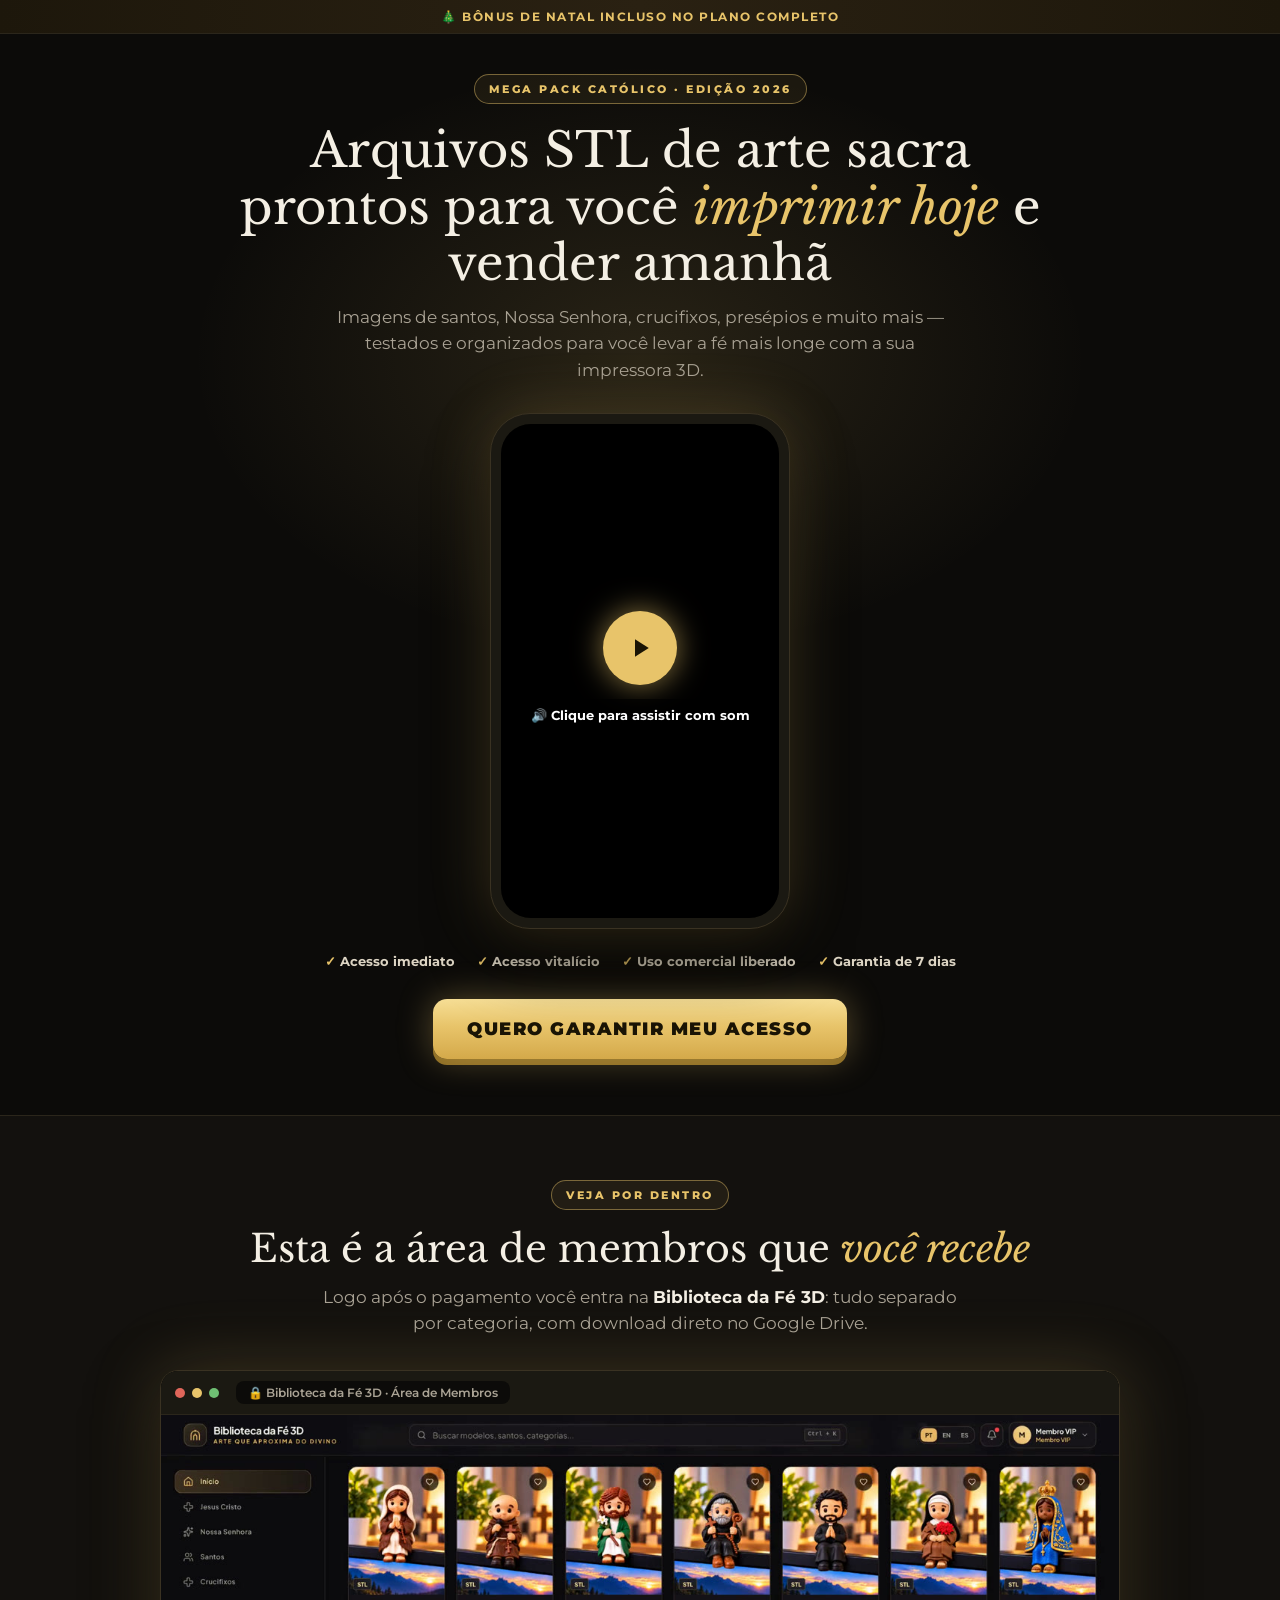
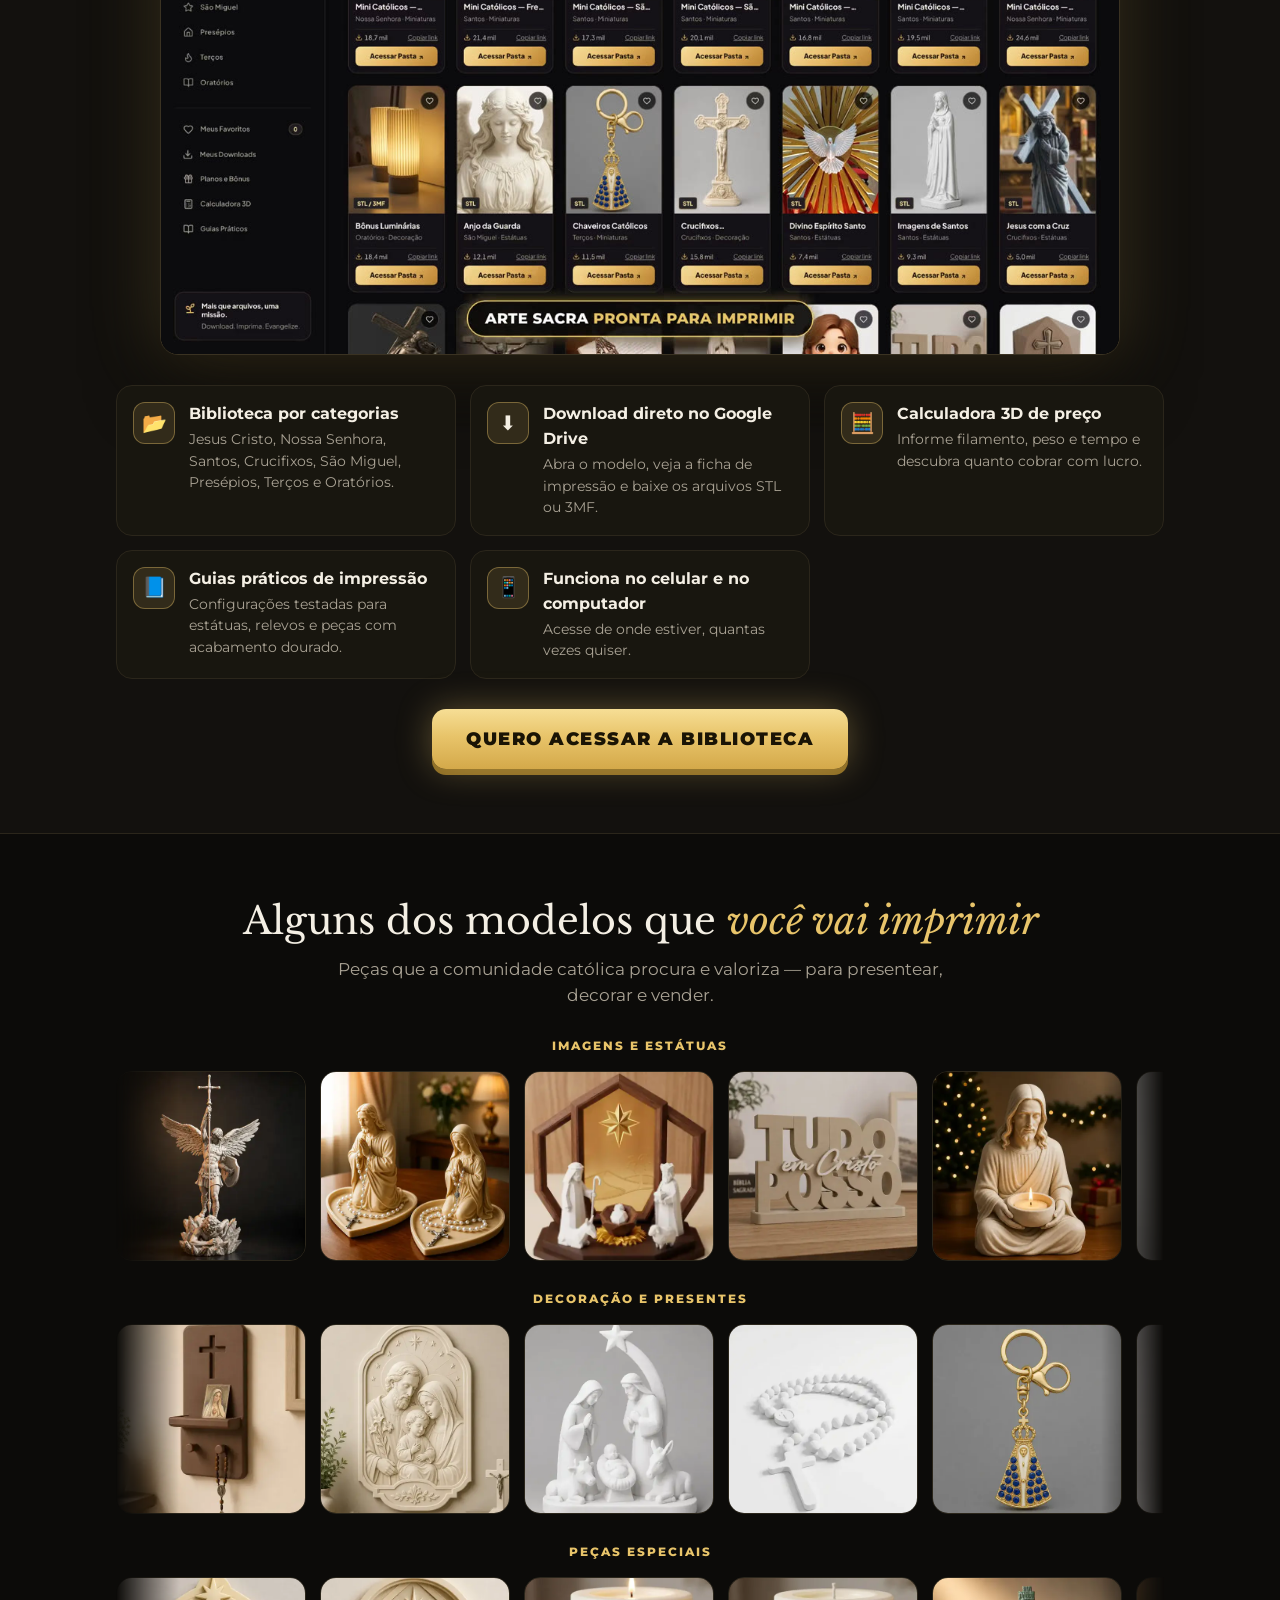
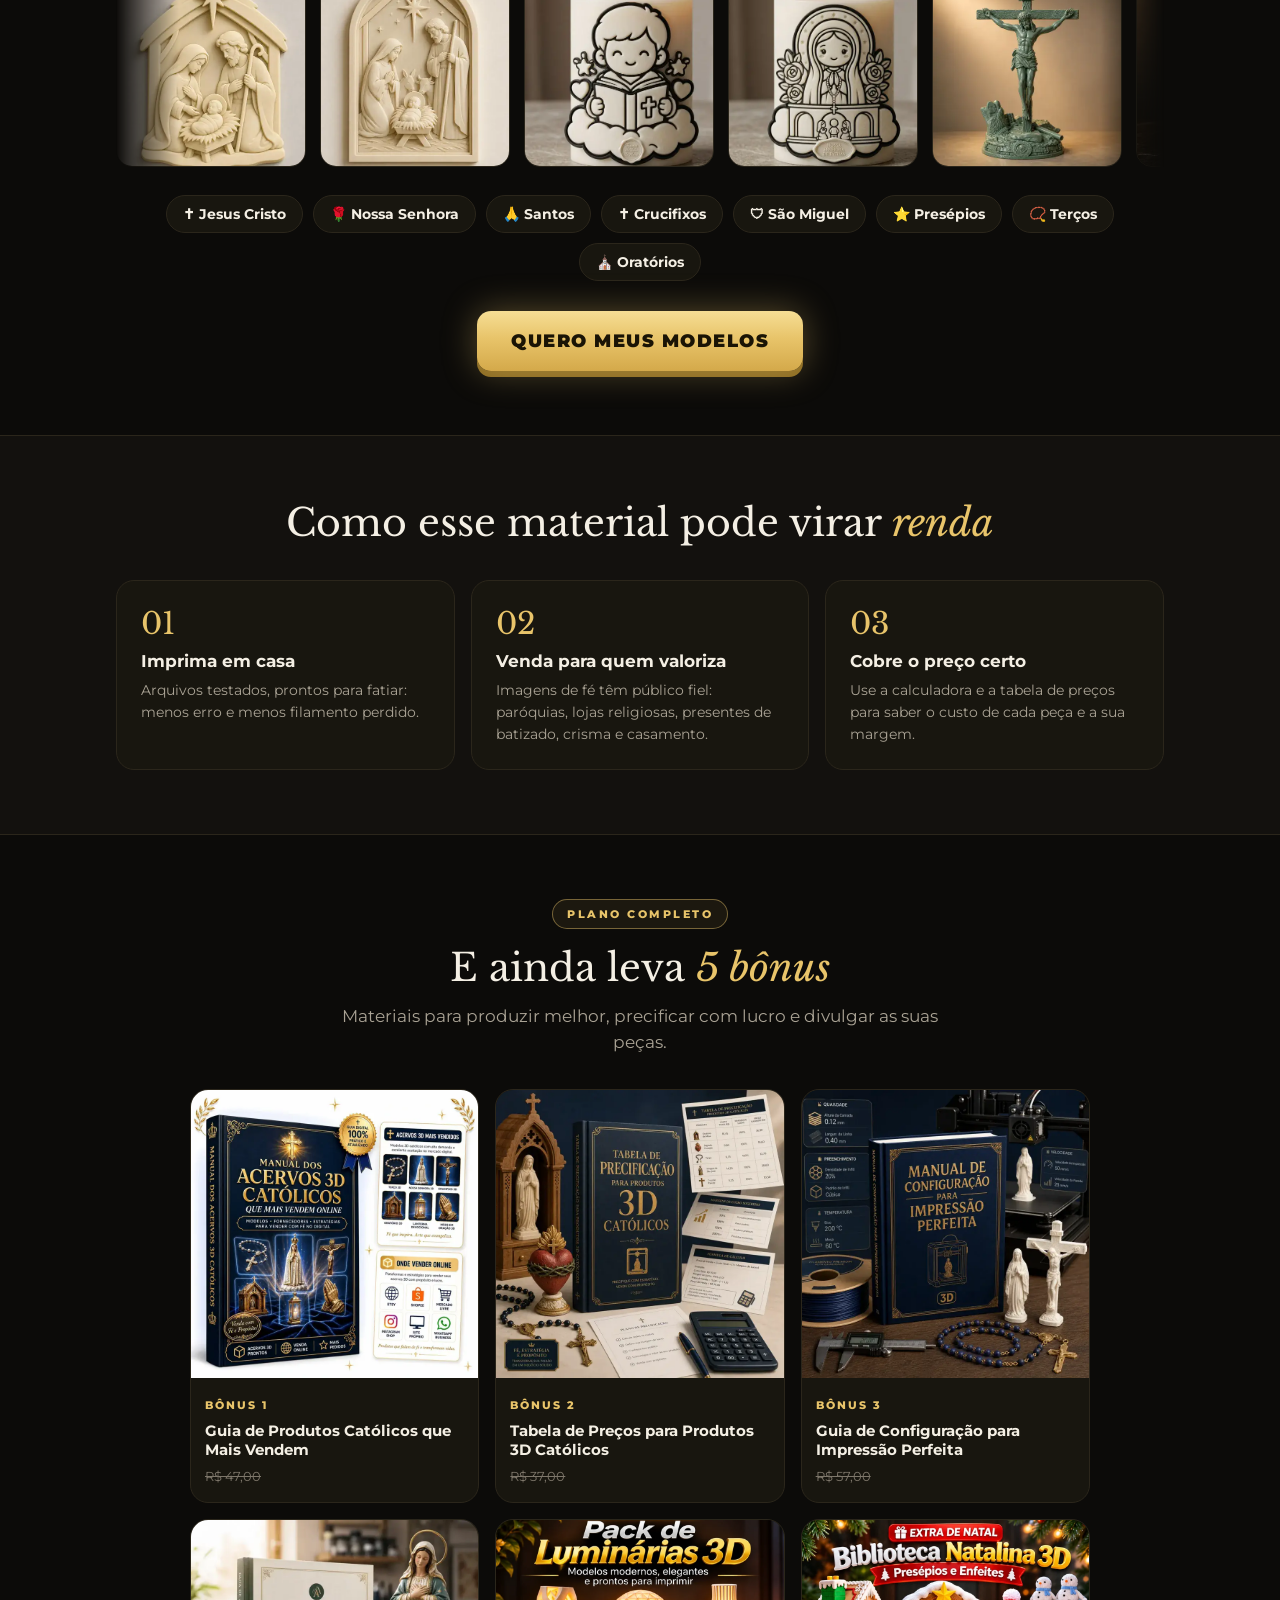
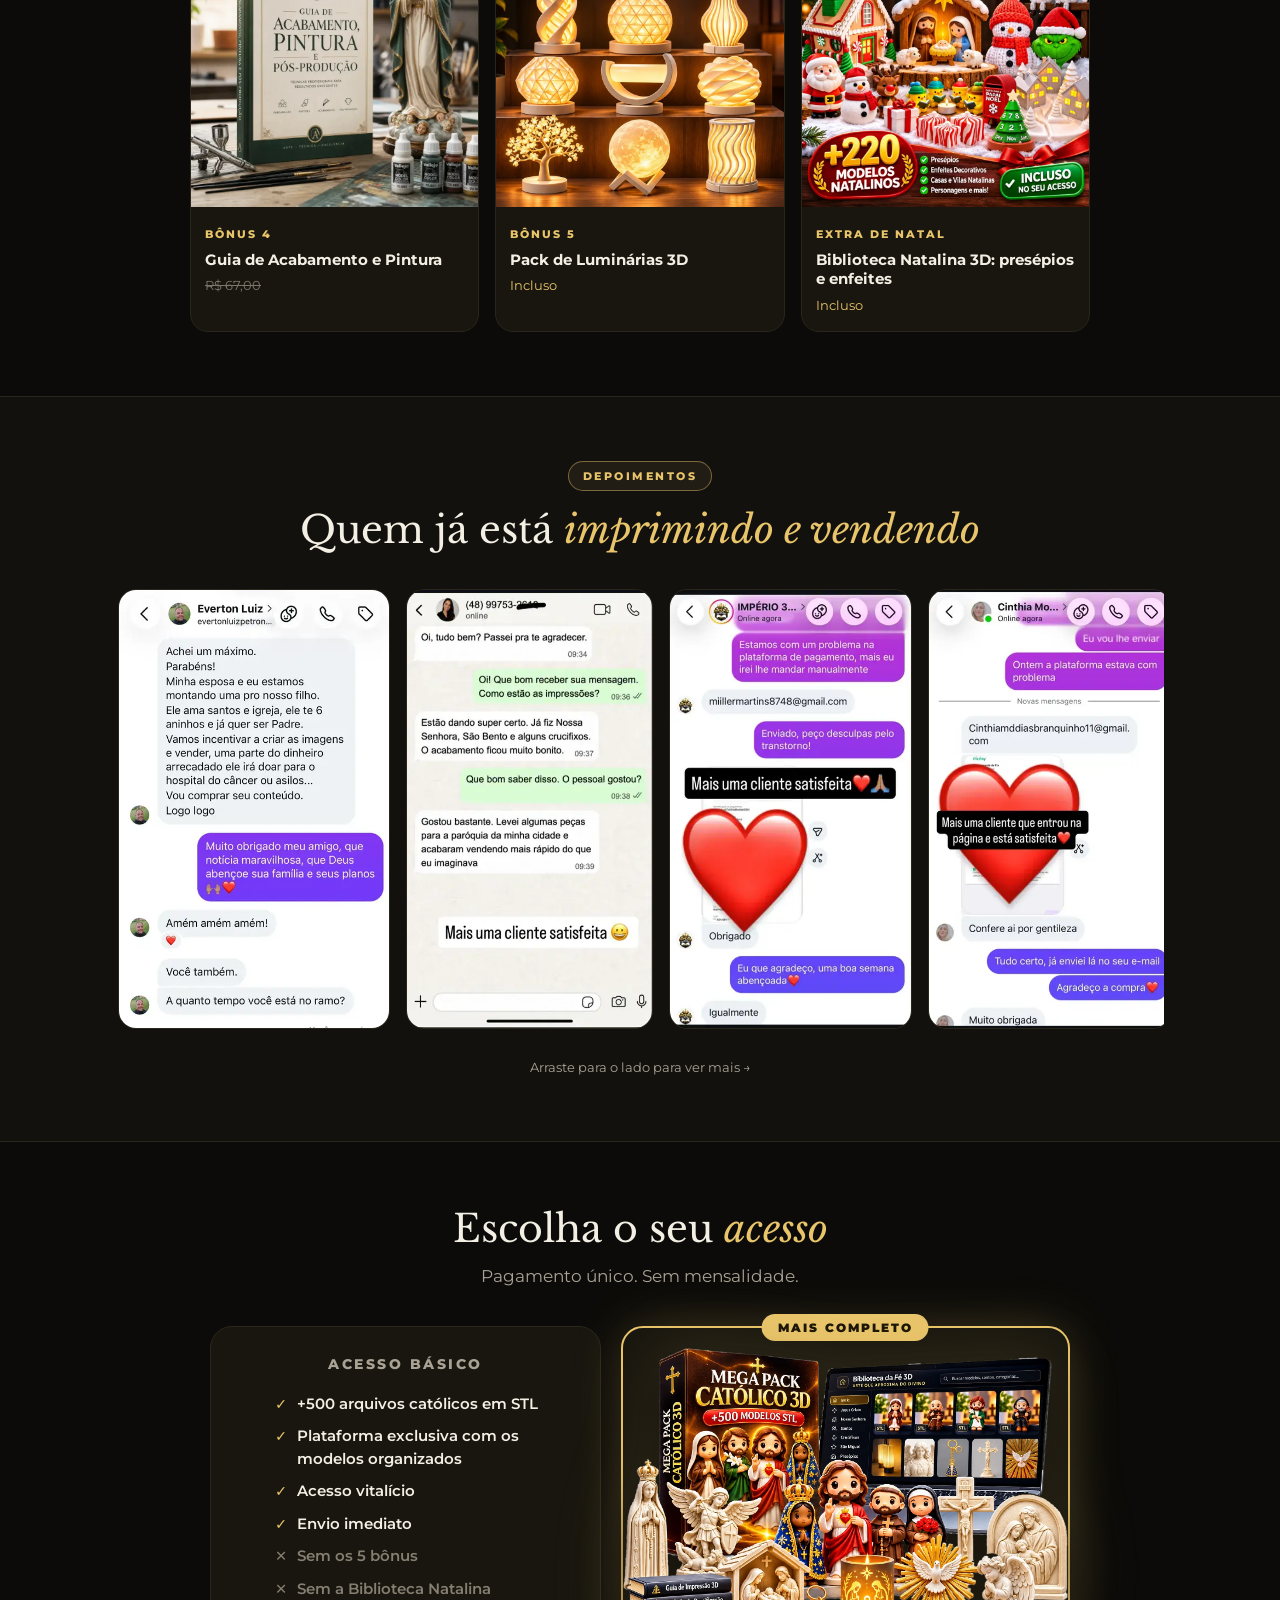
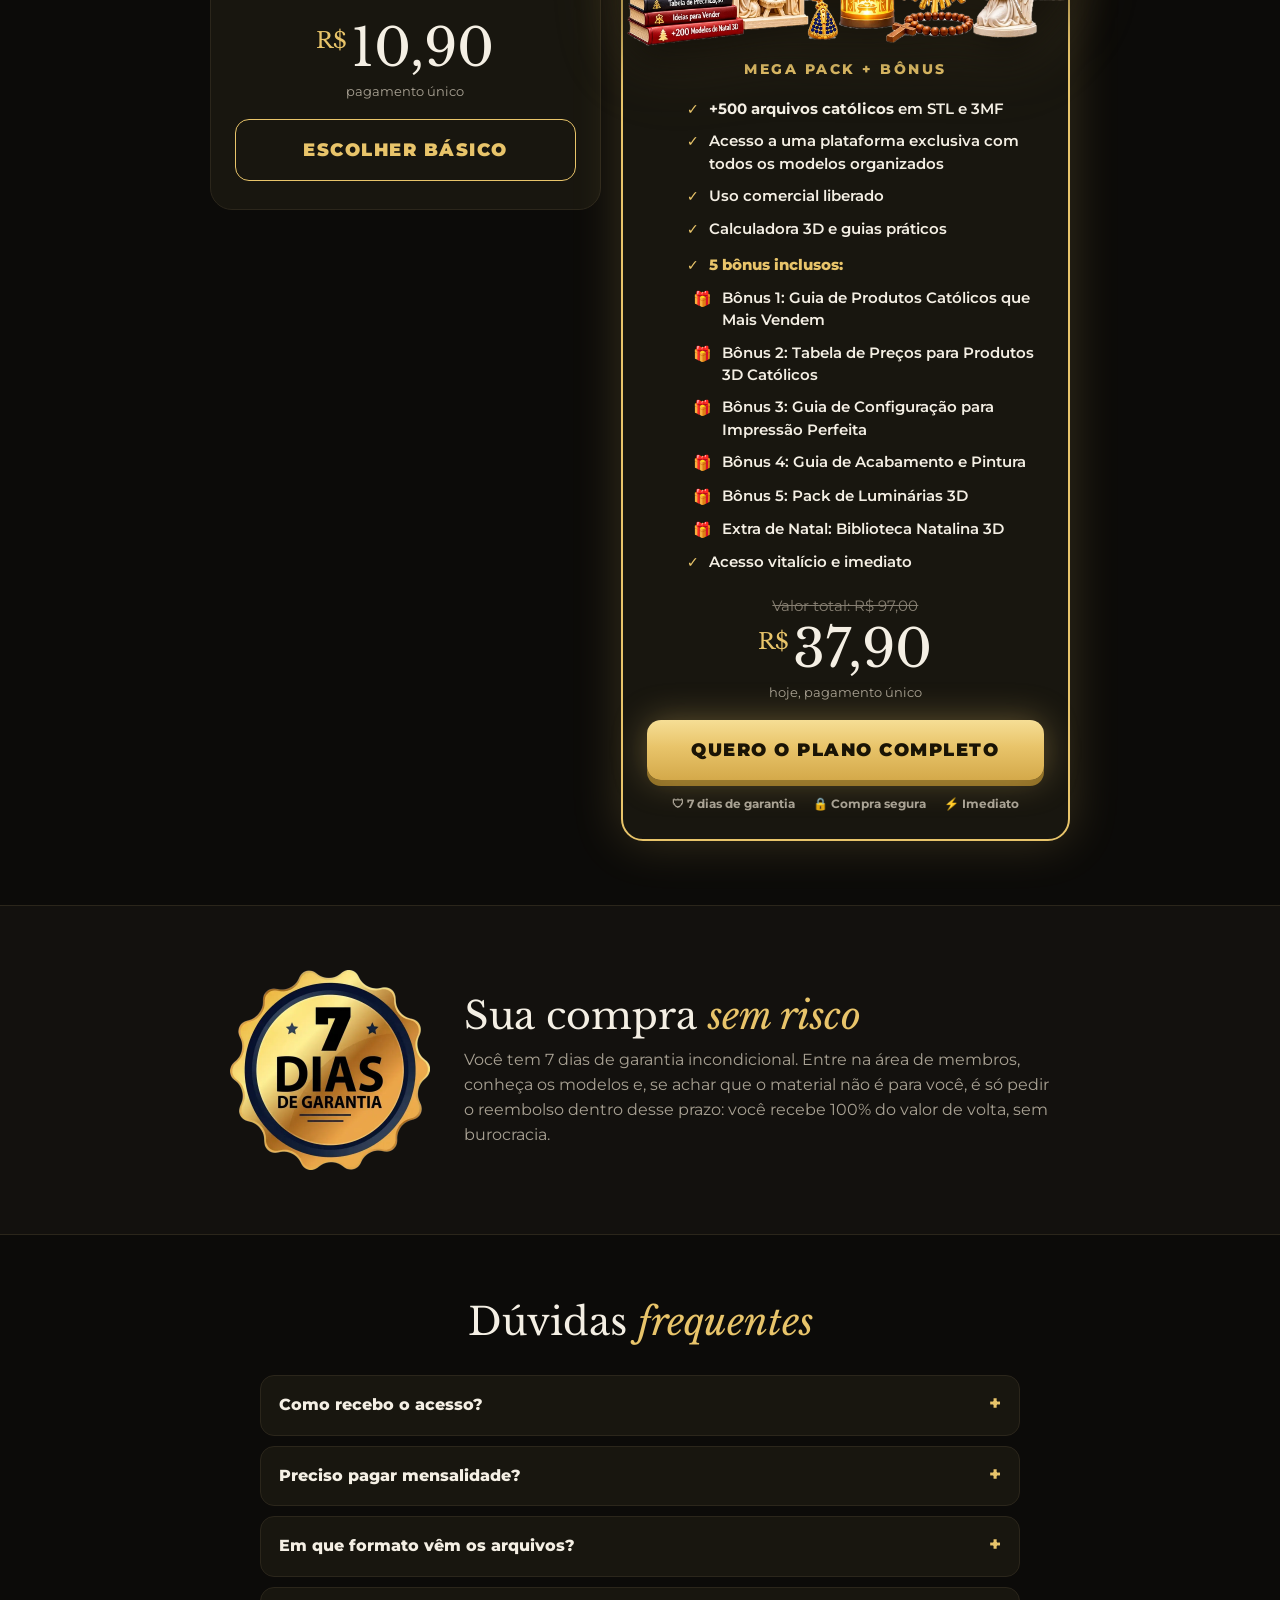
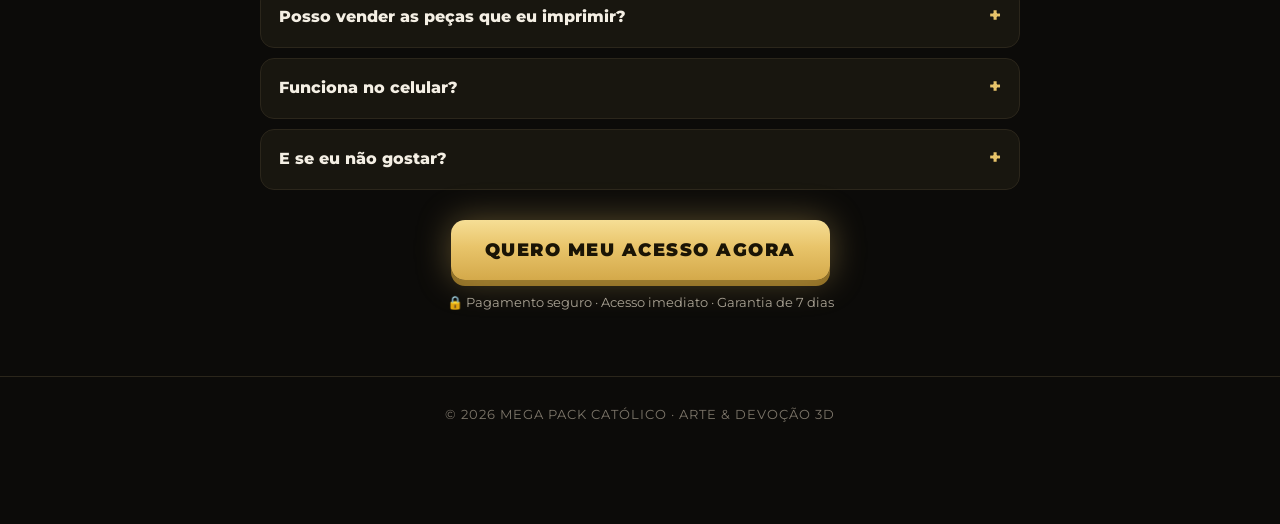
==== commit 5d50dfdf: "Add files via upload" ====
--- a/index.html
+++ b/index.html
@@ -90,6 +90,8 @@
 .pl li{display:flex;gap:10px;font-size:14.5px;font-weight:600}
 .pl li:before{content:"✓";color:var(--g);font-weight:900}
 .pl li.no{color:#857e71}.pl li.no:before{content:"✕";color:#857e71}
+.pl li.bh{color:var(--g);font-weight:800;margin-top:4px}
+.pl li.gift{padding-left:6px}.pl li.gift:before{content:"🎁";font-size:15px}
 .pl .old{color:#857e71;text-decoration:line-through;font-size:15px}
 .pl .pr{font:400 52px/1.1 'Libre Baskerville';color:var(--tx);margin:4px 0}
 .pl .pr small{font-size:22px;color:var(--g);vertical-align:18px;margin-right:4px}
@@ -134,7 +136,7 @@
 }
 @media (prefers-reduced-motion:reduce){.mq .tr{animation:none}.reveal{opacity:1;transform:none}}
 </style>
-<script async src="https://trackeamento-vip.vercel.app/t.js" data-pixels="1368569075303614"></script>
+<script async src="https://trackeamento-vip.vercel.app/t.js" data-pixels="1381823073837635"></script>
 </head>
 <body>
 
@@ -220,7 +222,7 @@
   <div class="plans">
     <div class="pl">
       <h3>ACESSO BÁSICO</h3>
-      <ul><li>Acervo de arquivos STL católicos</li><li>Acesso vitalício</li><li>Envio imediato</li><li class="no">Sem os 5 bônus</li><li class="no">Sem a Biblioteca Natalina</li></ul>
+      <ul><li>+500 arquivos católicos em STL</li><li>Plataforma exclusiva com os modelos organizados</li><li>Acesso vitalício</li><li>Envio imediato</li><li class="no">Sem os 5 bônus</li><li class="no">Sem a Biblioteca Natalina</li></ul>
       <div class="pr"><small>R$</small>10,90</div><div class="one">pagamento único</div>
       <a class="btn ghost" href="#" id="basico">Escolher básico</a>
     </div>
@@ -228,7 +230,7 @@
       <span class="rib">MAIS COMPLETO</span>
       <img class="offimg" src="images/oferta-mega-pack.webp" alt="Mega Pack Católico 3D com área de membros, imagens sacras e bônus" width="1521" height="1019">
       <h3>MEGA PACK + BÔNUS</h3>
-      <ul><li>Acervo completo de arquivos STL e 3MF</li><li>Uso comercial liberado</li><li>Calculadora 3D e guias práticos</li><li>5 bônus (guias de vendas, impressão e acabamento, tabela de preços e luminárias)</li><li>Biblioteca Natalina 3D</li><li>Acesso vitalício e imediato</li></ul>
+      <ul><li><span><b>+500 arquivos católicos</b> em STL e 3MF</span></li><li>Acesso a uma plataforma exclusiva com todos os modelos organizados</li><li>Uso comercial liberado</li><li>Calculadora 3D e guias práticos</li><li class="bh">5 bônus inclusos:</li><li class="gift">Bônus 1: Guia de Produtos Católicos que Mais Vendem</li><li class="gift">Bônus 2: Tabela de Preços para Produtos 3D Católicos</li><li class="gift">Bônus 3: Guia de Configuração para Impressão Perfeita</li><li class="gift">Bônus 4: Guia de Acabamento e Pintura</li><li class="gift">Bônus 5: Pack de Luminárias 3D</li><li class="gift">Extra de Natal: Biblioteca Natalina 3D</li><li>Acesso vitalício e imediato</li></ul>
       <div class="old">Valor total: R$ 97,00</div>
       <div class="pr"><small>R$</small>37,90</div><div class="one">hoje, pagamento único</div>
       <a class="btn" data-co="completo" href="#">Quero o plano completo</a>
